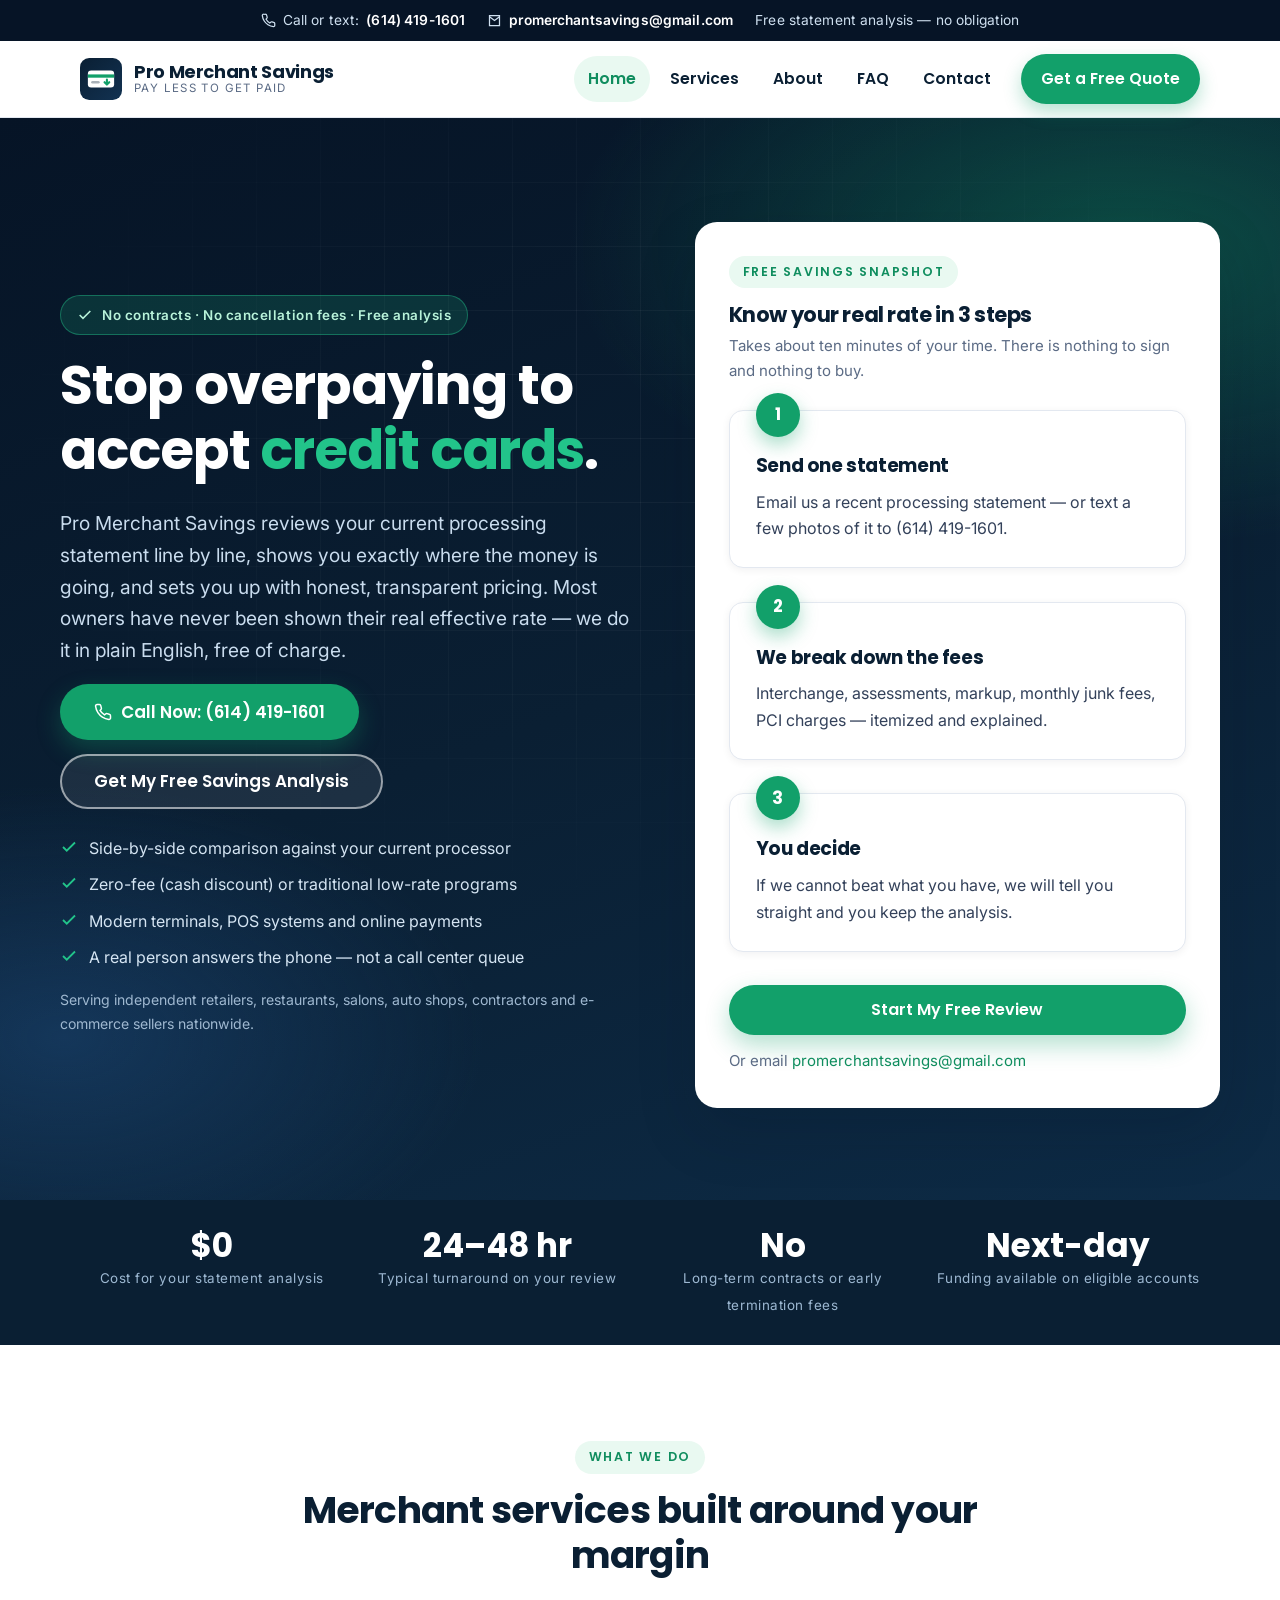
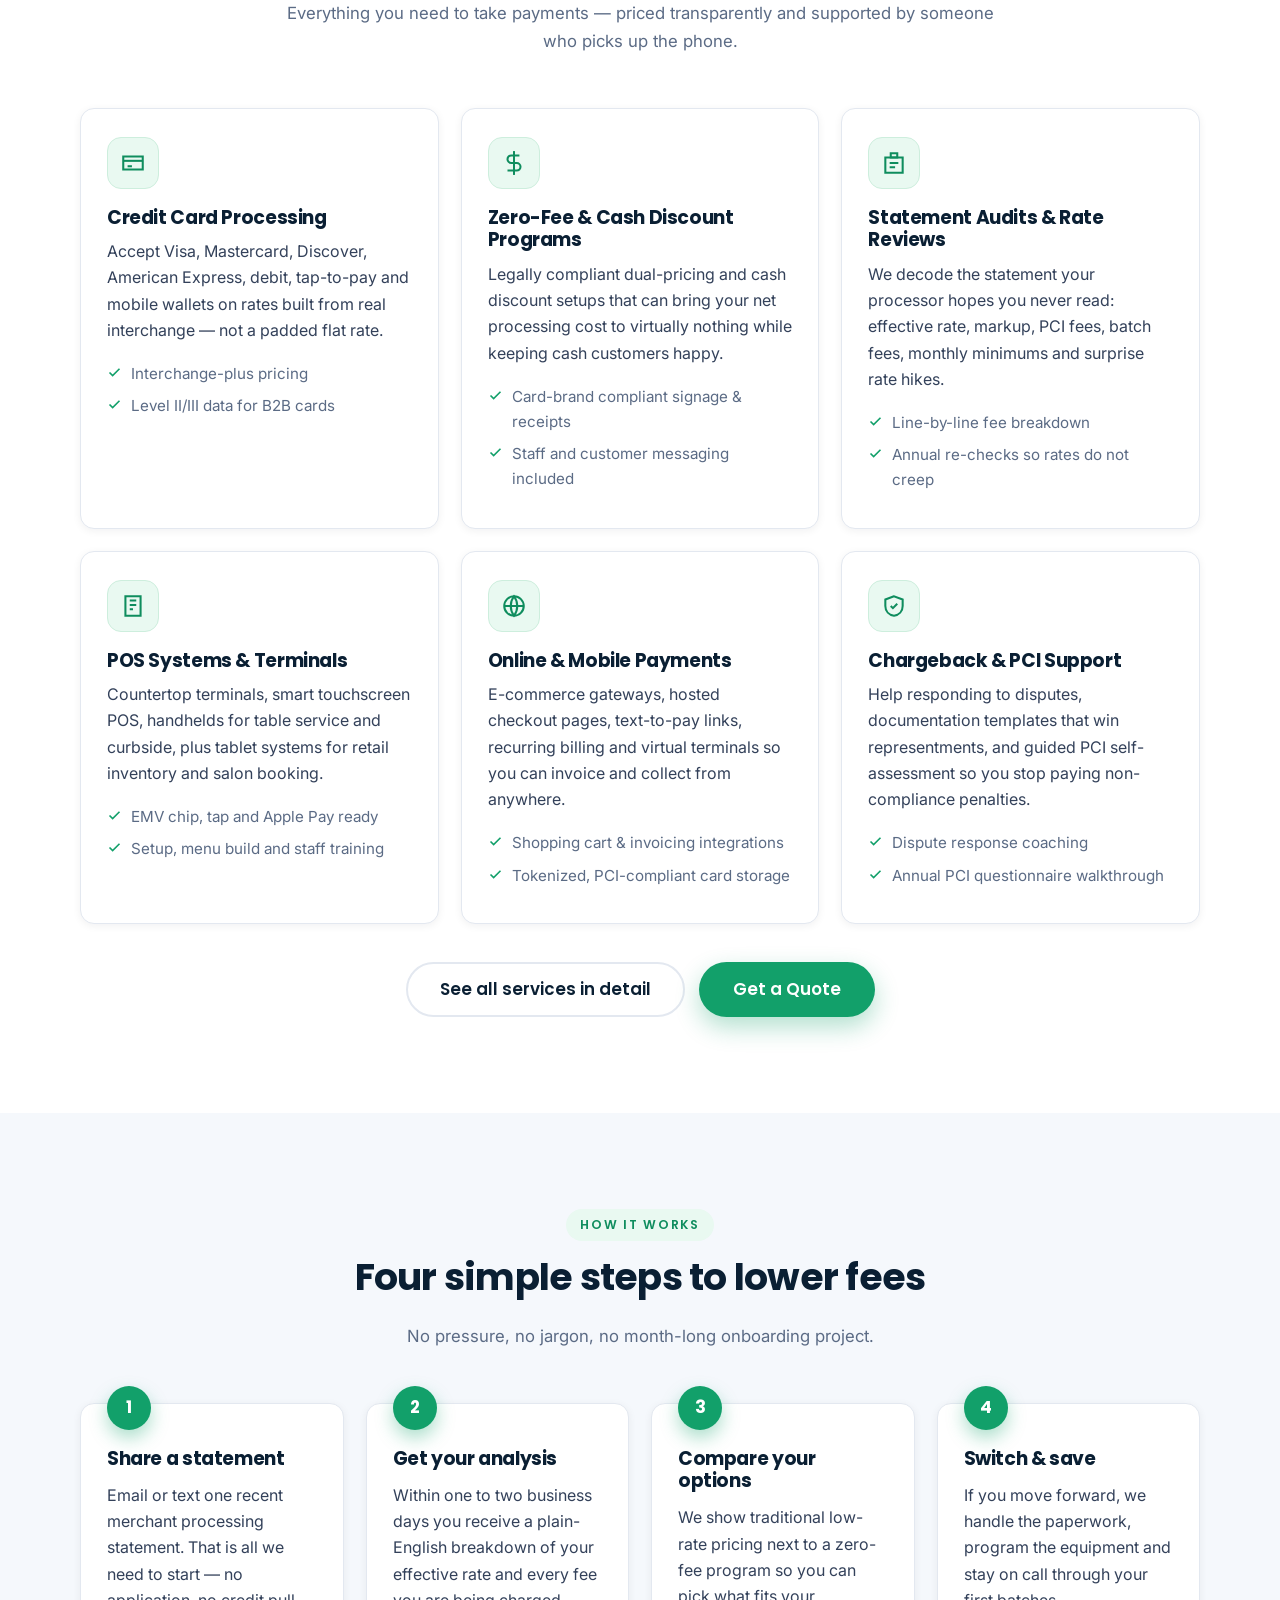
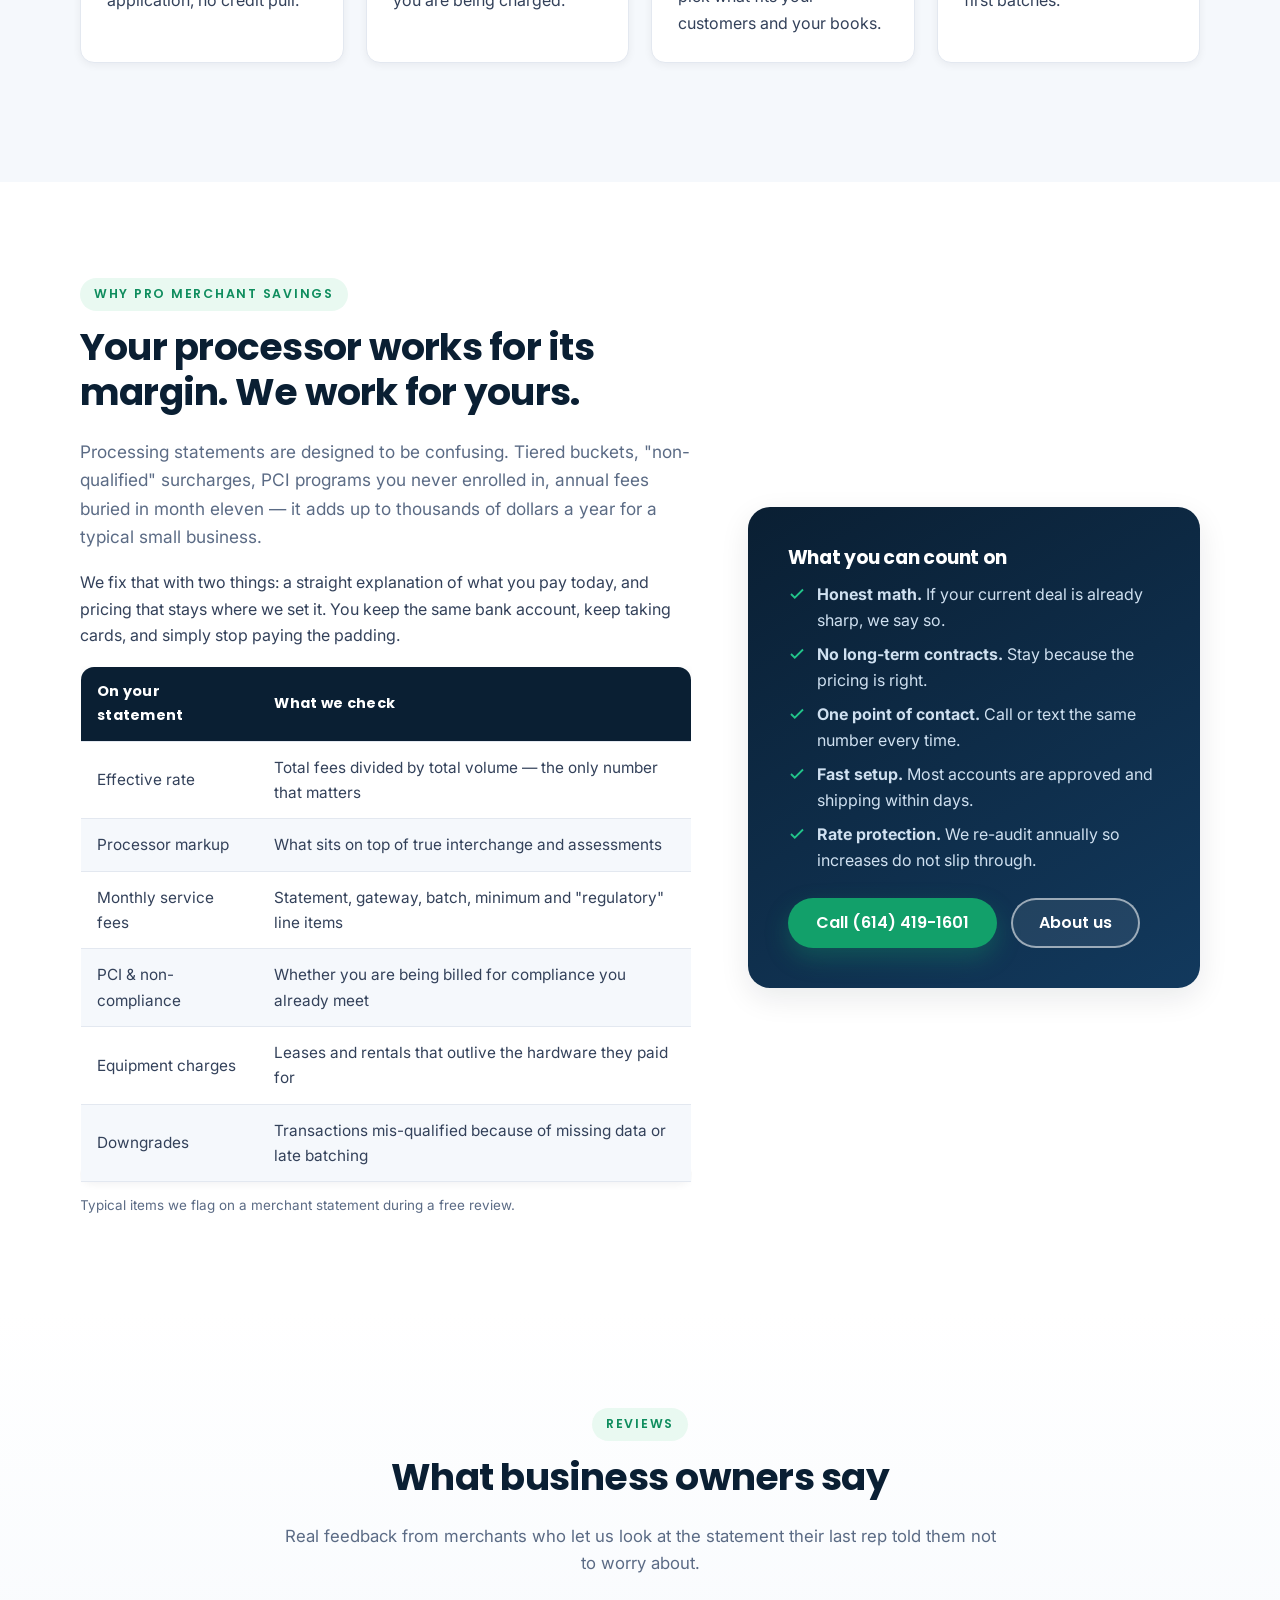
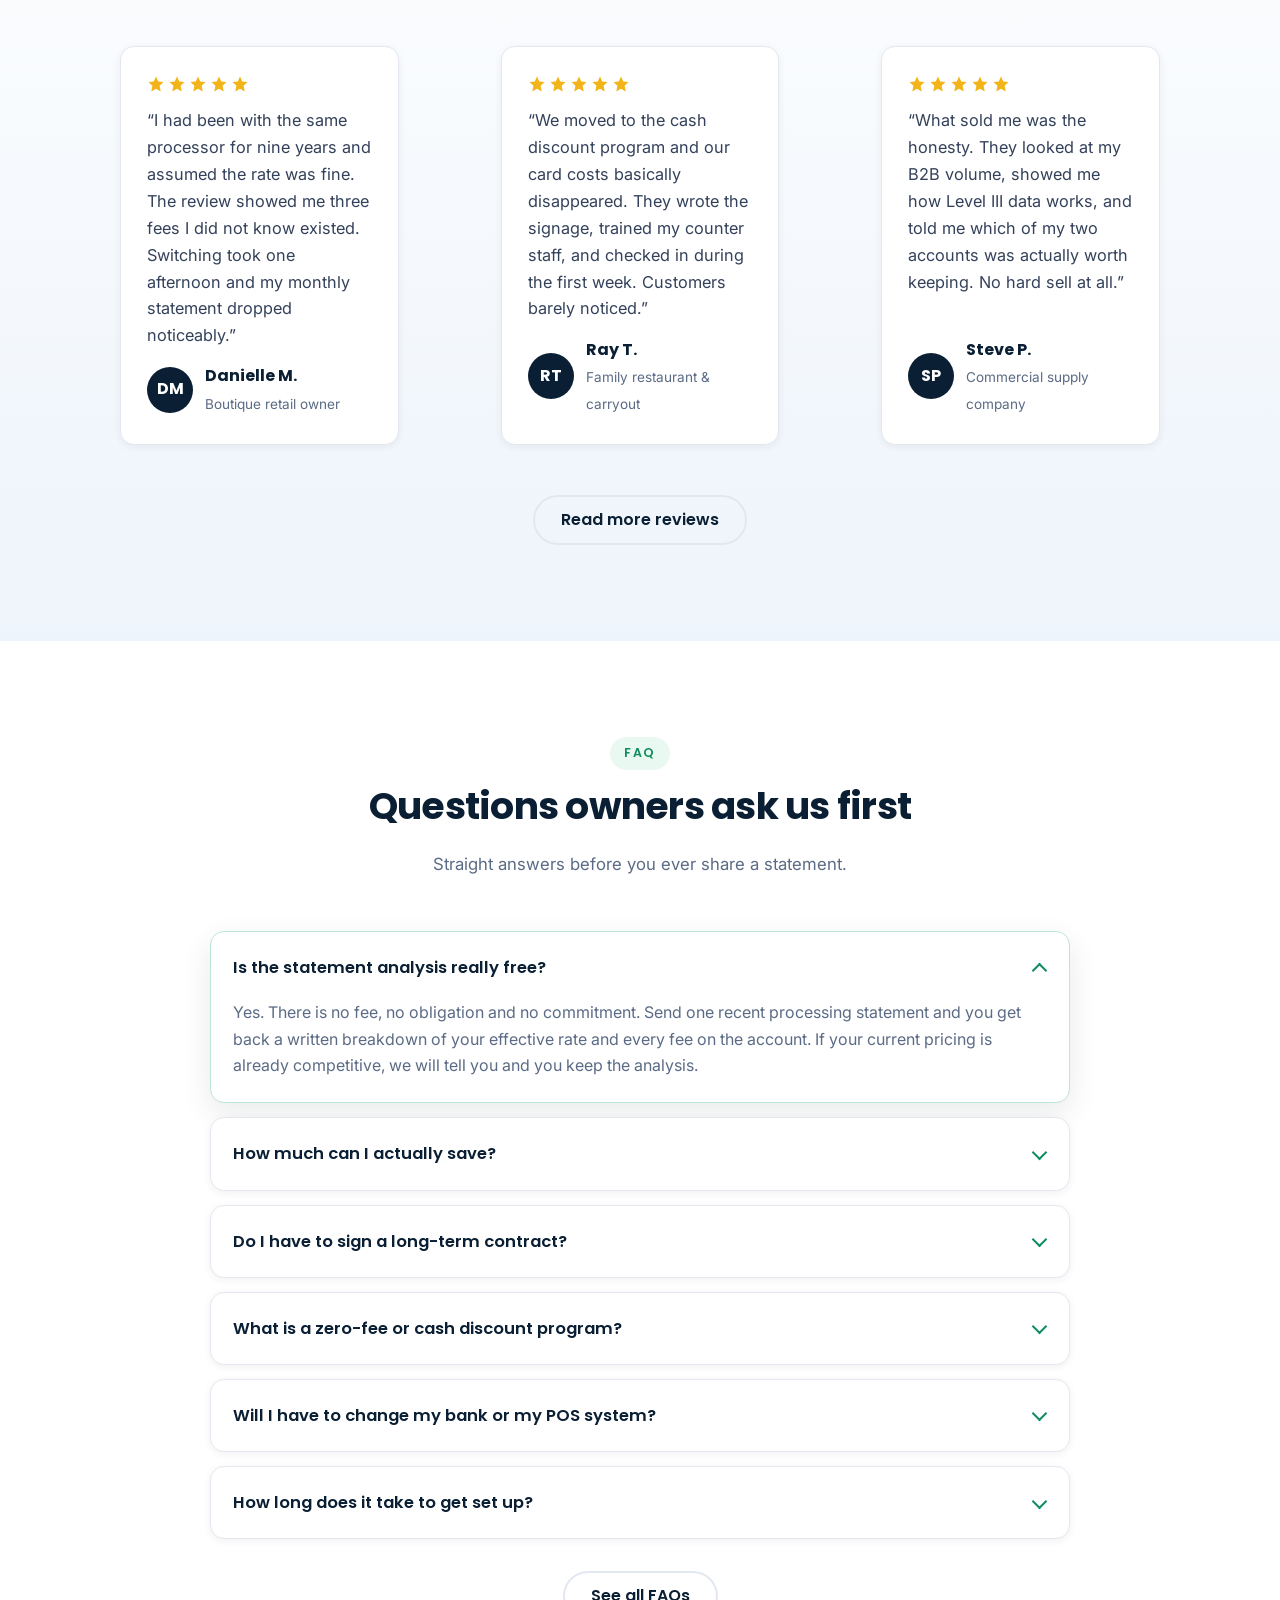
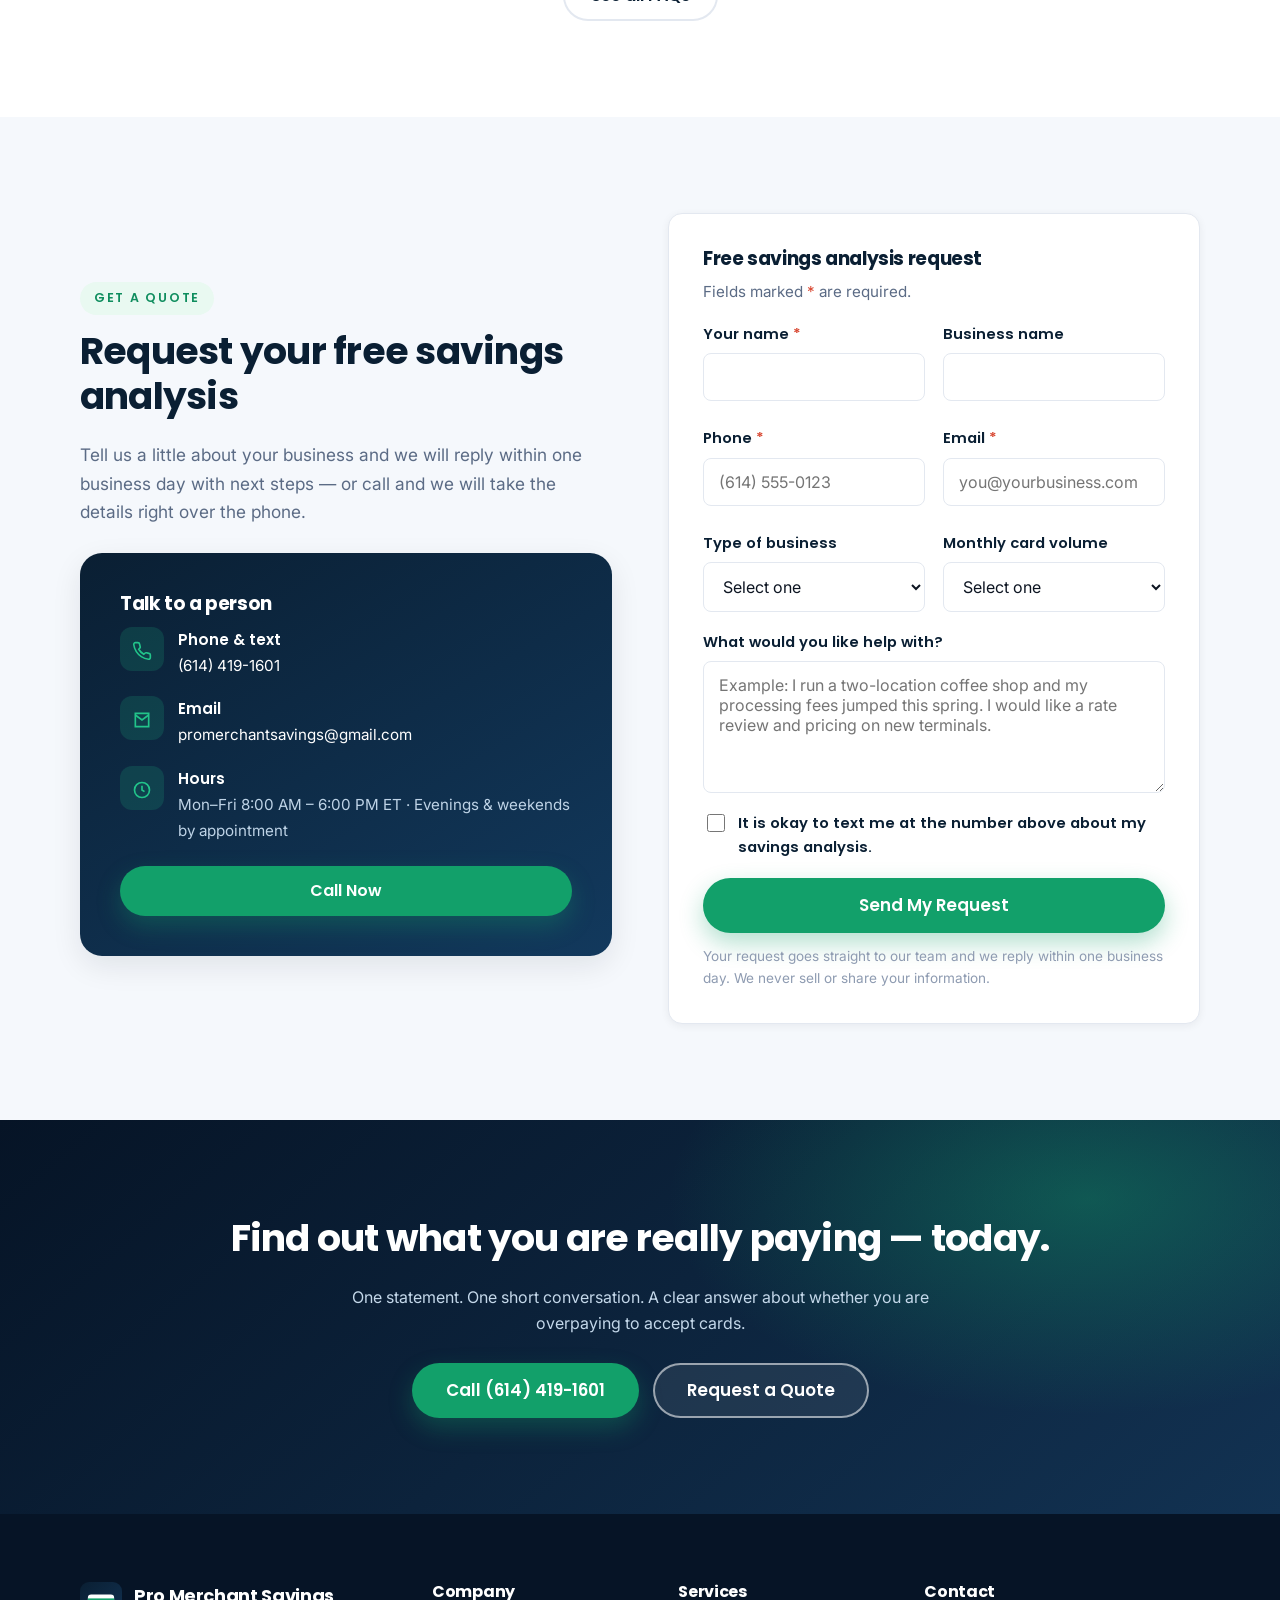
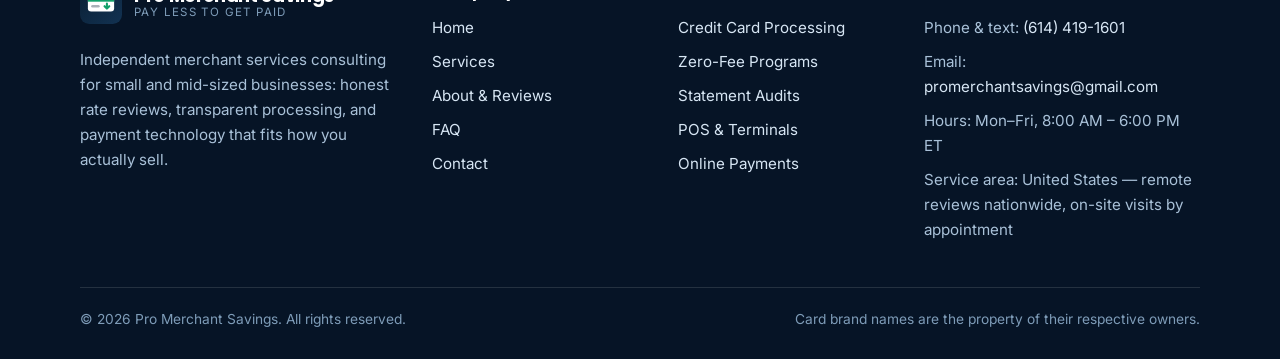
==== index.html @ 6fed0bf3 "edit: Connect every contact/quote form on this site to GoHighLevel sub-account" ====
<!DOCTYPE html>
<html lang="en">
<head>
<meta charset="utf-8">
<meta name="viewport" content="width=device-width, initial-scale=1">
<title>Pro Merchant Savings | Lower Credit Card Processing Fees for Small Business</title>
<meta name="description" content="Pro Merchant Savings helps small businesses cut credit card processing costs with free statement analysis, transparent interchange-plus pricing, zero-fee programs, POS systems and next-day funding. Call (614) 419-1601.">
<meta name="keywords" content="merchant services, credit card processing, lower processing fees, statement analysis, zero fee processing, cash discount program, POS systems, payment processing savings">
<meta name="author" content="Pro Merchant Savings">
<meta name="robots" content="index, follow">
<meta name="theme-color" content="#0a1f33">
<link rel="canonical" href="./index.html">

<!-- Open Graph / social -->
<meta property="og:type" content="website">
<meta property="og:site_name" content="Pro Merchant Savings">
<meta property="og:title" content="Pro Merchant Savings | Lower Credit Card Processing Fees">
<meta property="og:description" content="Free, no-obligation statement analysis. See exactly what you are paying to accept cards — and how much you could save. Call (614) 419-1601.">
<meta property="og:url" content="./index.html">
<meta property="og:image" content="./assets/favicon.svg">
<meta name="twitter:card" content="summary">
<meta name="twitter:title" content="Pro Merchant Savings | Lower Credit Card Processing Fees">
<meta name="twitter:description" content="Free, no-obligation statement analysis for small businesses. Call (614) 419-1601.">

<!-- Favicon placeholders -->
<link rel="icon" href="./assets/favicon.svg" type="image/svg+xml">
<link rel="apple-touch-icon" href="./assets/favicon.svg">
<link rel="manifest" href="./site.webmanifest">

<link rel="preconnect" href="https://fonts.googleapis.com">
<link rel="preconnect" href="https://fonts.gstatic.com" crossorigin>
<link href="https://fonts.googleapis.com/css2?family=Inter:wght@400;500;600&family=Poppins:wght@600;700&display=swap" rel="stylesheet">
<link rel="stylesheet" href="./css/styles.css">

<script type="application/ld+json">
{
  "@context": "https://schema.org",
  "@type": "ProfessionalService",
  "name": "Pro Merchant Savings",
  "description": "Merchant services consultancy helping small and mid-sized businesses reduce credit card processing fees through free statement analysis, transparent pricing and modern payment technology.",
  "telephone": "+1-614-419-1601",
  "email": "promerchantsavings@gmail.com",
  "url": "./index.html",
  "areaServed": "United States",
  "priceRange": "Free consultation",
  "openingHoursSpecification": [{
    "@type": "OpeningHoursSpecification",
    "dayOfWeek": ["Monday","Tuesday","Wednesday","Thursday","Friday"],
    "opens": "08:00",
    "closes": "18:00"
  }]
}
</script>
</head>
<body>
<a class="skip-link" href="#main">Skip to main content</a>

<div class="topbar">
  <div class="container topbar__inner">
    <span>
      <svg width="15" height="15" viewBox="0 0 24 24" fill="none" stroke="currentColor" stroke-width="2" aria-hidden="true"><path d="M22 16.9v3a2 2 0 0 1-2.2 2 19.8 19.8 0 0 1-8.6-3.1 19.5 19.5 0 0 1-6-6A19.8 19.8 0 0 1 2.1 4.2 2 2 0 0 1 4.1 2h3a2 2 0 0 1 2 1.7c.1 1 .4 1.9.7 2.8a2 2 0 0 1-.5 2.1L8.1 9.9a16 16 0 0 0 6 6l1.3-1.2a2 2 0 0 1 2.1-.5c.9.3 1.8.6 2.8.7a2 2 0 0 1 1.7 2Z"/></svg>
      Call or text: <a href="tel:+16144191601">(614) 419-1601</a>
    </span>
    <span>
      <svg width="15" height="15" viewBox="0 0 24 24" fill="none" stroke="currentColor" stroke-width="2" aria-hidden="true"><path d="M4 4h16v16H4z"/><path d="m4 6 8 6 8-6"/></svg>
      <a href="mailto:promerchantsavings@gmail.com">promerchantsavings@gmail.com</a>
    </span>
    <span>Free statement analysis &mdash; no obligation</span>
  </div>
</div>

<header class="site-header">
  <div class="container site-header__inner">
    <a class="brand" href="./index.html">
      <img class="brand__mark" src="./assets/favicon.svg" width="42" height="42" alt="Pro Merchant Savings logo: a payment card with a downward savings arrow">
      <span class="brand__text">
        <span class="brand__name">Pro Merchant Savings</span>
        <span class="brand__tag">Pay Less To Get Paid</span>
      </span>
    </a>
    <button class="nav-toggle" type="button" aria-expanded="false" aria-controls="site-nav" aria-label="Toggle navigation menu">
      <span></span><span></span><span></span>
    </button>
    <nav class="site-nav" id="site-nav" aria-label="Main">
      <ul>
        <li><a href="./index.html" aria-current="page">Home</a></li>
        <li><a href="./services.html">Services</a></li>
        <li><a href="./about.html">About</a></li>
        <li><a href="./faq.html">FAQ</a></li>
        <li><a href="./contact.html">Contact</a></li>
        <li class="nav-cta"><a href="./contact.html">Get a Free Quote</a></li>
      </ul>
    </nav>
  </div>
</header>

<main id="main">

  <!-- ================= HERO ================= -->
  <section class="hero">
    <div class="container hero__inner">
      <div>
        <p class="hero__badge">
          <svg width="16" height="16" viewBox="0 0 24 24" fill="none" stroke="currentColor" stroke-width="2.4" aria-hidden="true"><path d="m20 6-11 11-5-5"/></svg>
          No contracts &middot; No cancellation fees &middot; Free analysis
        </p>
        <h1>Stop overpaying to accept <em>credit cards</em>.</h1>
        <p class="hero__lead">
          Pro Merchant Savings reviews your current processing statement line by line, shows you exactly
          where the money is going, and sets you up with honest, transparent pricing. Most owners have never
          been shown their real effective rate &mdash; we do it in plain English, free of charge.
        </p>
        <div class="btn-row">
          <a class="btn btn--primary btn--lg" href="tel:+16144191601">
            <svg width="18" height="18" viewBox="0 0 24 24" fill="none" stroke="currentColor" stroke-width="2" aria-hidden="true"><path d="M22 16.9v3a2 2 0 0 1-2.2 2 19.8 19.8 0 0 1-8.6-3.1 19.5 19.5 0 0 1-6-6A19.8 19.8 0 0 1 2.1 4.2 2 2 0 0 1 4.1 2h3a2 2 0 0 1 2 1.7c.1 1 .4 1.9.7 2.8a2 2 0 0 1-.5 2.1L8.1 9.9a16 16 0 0 0 6 6l1.3-1.2a2 2 0 0 1 2.1-.5c.9.3 1.8.6 2.8.7a2 2 0 0 1 1.7 2Z"/></svg>
            Call Now: (614) 419-1601
          </a>
          <a class="btn btn--ghost btn--lg" href="#quote">Get My Free Savings Analysis</a>
        </div>
        <ul class="hero__points">
          <li><svg width="18" height="18" viewBox="0 0 24 24" fill="none" stroke="currentColor" stroke-width="2.4" aria-hidden="true"><path d="m20 6-11 11-5-5"/></svg> Side-by-side comparison against your current processor</li>
          <li><svg width="18" height="18" viewBox="0 0 24 24" fill="none" stroke="currentColor" stroke-width="2.4" aria-hidden="true"><path d="m20 6-11 11-5-5"/></svg> Zero-fee (cash discount) or traditional low-rate programs</li>
          <li><svg width="18" height="18" viewBox="0 0 24 24" fill="none" stroke="currentColor" stroke-width="2.4" aria-hidden="true"><path d="m20 6-11 11-5-5"/></svg> Modern terminals, POS systems and online payments</li>
          <li><svg width="18" height="18" viewBox="0 0 24 24" fill="none" stroke="currentColor" stroke-width="2.4" aria-hidden="true"><path d="m20 6-11 11-5-5"/></svg> A real person answers the phone &mdash; not a call center queue</li>
        </ul>
        <p class="hero__note">Serving independent retailers, restaurants, salons, auto shops, contractors and e-commerce sellers nationwide.</p>
      </div>

      <aside class="hero-card" aria-labelledby="snapshot-title">
        <span class="eyebrow">Free savings snapshot</span>
        <h2 id="snapshot-title">Know your real rate in 3 steps</h2>
        <p>Takes about ten minutes of your time. There is nothing to sign and nothing to buy.</p>
        <ol class="steps" style="grid-template-columns:1fr; gap:26px; margin-top:26px; list-style:none; padding:0;">
          <li class="step">
            <h3>Send one statement</h3>
            <p class="mb-0">Email us a recent processing statement &mdash; or text a few photos of it to (614) 419-1601.</p>
          </li>
          <li class="step">
            <h3>We break down the fees</h3>
            <p class="mb-0">Interchange, assessments, markup, monthly junk fees, PCI charges &mdash; itemized and explained.</p>
          </li>
          <li class="step">
            <h3>You decide</h3>
            <p class="mb-0">If we cannot beat what you have, we will tell you straight and you keep the analysis.</p>
          </li>
        </ol>
        <div class="btn-row" style="margin-top:26px;">
          <a class="btn btn--primary btn--block" href="#quote">Start My Free Review</a>
        </div>
        <p class="form-note" style="margin-top:14px;">Or email <a href="mailto:promerchantsavings@gmail.com">promerchantsavings@gmail.com</a></p>
      </aside>
    </div>
  </section>

  <!-- ================= TRUST STRIP ================= -->
  <section class="trust" aria-label="Why owners work with us">
    <div class="container">
      <div class="trust__grid">
        <div><span class="trust__num">$0</span><span class="trust__label">Cost for your statement analysis</span></div>
        <div><span class="trust__num">24&ndash;48 hr</span><span class="trust__label">Typical turnaround on your review</span></div>
        <div><span class="trust__num">No</span><span class="trust__label">Long-term contracts or early termination fees</span></div>
        <div><span class="trust__num">Next-day</span><span class="trust__label">Funding available on eligible accounts</span></div>
      </div>
    </div>
  </section>

  <!-- ================= SERVICES ================= -->
  <section class="section" id="services">
    <div class="container">
      <div class="section-head">
        <span class="eyebrow">What we do</span>
        <h2>Merchant services built around your margin</h2>
        <p>Everything you need to take payments &mdash; priced transparently and supported by someone who picks up the phone.</p>
      </div>

      <div class="grid grid--3">
        <article class="card" data-reveal>
          <div class="card__icon" aria-hidden="true">
            <svg width="26" height="26" viewBox="0 0 24 24" fill="none" stroke="currentColor" stroke-width="1.9"><path d="M3 6h18v12H3z"/><path d="M3 10h18"/><path d="M7 15h4"/></svg>
          </div>
          <h3>Credit Card Processing</h3>
          <p>Accept Visa, Mastercard, Discover, American Express, debit, tap-to-pay and mobile wallets on rates built from real interchange &mdash; not a padded flat rate.</p>
          <ul class="card__list">
            <li><svg width="15" height="15" viewBox="0 0 24 24" fill="none" stroke="currentColor" stroke-width="2.6" aria-hidden="true"><path d="m20 6-11 11-5-5"/></svg> Interchange-plus pricing</li>
            <li><svg width="15" height="15" viewBox="0 0 24 24" fill="none" stroke="currentColor" stroke-width="2.6" aria-hidden="true"><path d="m20 6-11 11-5-5"/></svg> Level II/III data for B2B cards</li>
          </ul>
        </article>

        <article class="card" data-reveal>
          <div class="card__icon" aria-hidden="true">
            <svg width="26" height="26" viewBox="0 0 24 24" fill="none" stroke="currentColor" stroke-width="1.9"><path d="M12 1v22"/><path d="M17 5H9.5a3.5 3.5 0 0 0 0 7h5a3.5 3.5 0 0 1 0 7H6"/></svg>
          </div>
          <h3>Zero-Fee &amp; Cash Discount Programs</h3>
          <p>Legally compliant dual-pricing and cash discount setups that can bring your net processing cost to virtually nothing while keeping cash customers happy.</p>
          <ul class="card__list">
            <li><svg width="15" height="15" viewBox="0 0 24 24" fill="none" stroke="currentColor" stroke-width="2.6" aria-hidden="true"><path d="m20 6-11 11-5-5"/></svg> Card-brand compliant signage &amp; receipts</li>
            <li><svg width="15" height="15" viewBox="0 0 24 24" fill="none" stroke="currentColor" stroke-width="2.6" aria-hidden="true"><path d="m20 6-11 11-5-5"/></svg> Staff and customer messaging included</li>
          </ul>
        </article>

        <article class="card" data-reveal>
          <div class="card__icon" aria-hidden="true">
            <svg width="26" height="26" viewBox="0 0 24 24" fill="none" stroke="currentColor" stroke-width="1.9"><path d="M9 3h6v4H9z"/><path d="M4 7h16v14H4z"/><path d="M8 12h8M8 16h5"/></svg>
          </div>
          <h3>Statement Audits &amp; Rate Reviews</h3>
          <p>We decode the statement your processor hopes you never read: effective rate, markup, PCI fees, batch fees, monthly minimums and surprise rate hikes.</p>
          <ul class="card__list">
            <li><svg width="15" height="15" viewBox="0 0 24 24" fill="none" stroke="currentColor" stroke-width="2.6" aria-hidden="true"><path d="m20 6-11 11-5-5"/></svg> Line-by-line fee breakdown</li>
            <li><svg width="15" height="15" viewBox="0 0 24 24" fill="none" stroke="currentColor" stroke-width="2.6" aria-hidden="true"><path d="m20 6-11 11-5-5"/></svg> Annual re-checks so rates do not creep</li>
          </ul>
        </article>

        <article class="card" data-reveal>
          <div class="card__icon" aria-hidden="true">
            <svg width="26" height="26" viewBox="0 0 24 24" fill="none" stroke="currentColor" stroke-width="1.9"><path d="M5 3h14v18H5z"/><path d="M9 7h6M9 11h6M9 15h3"/></svg>
          </div>
          <h3>POS Systems &amp; Terminals</h3>
          <p>Countertop terminals, smart touchscreen POS, handhelds for table service and curbside, plus tablet systems for retail inventory and salon booking.</p>
          <ul class="card__list">
            <li><svg width="15" height="15" viewBox="0 0 24 24" fill="none" stroke="currentColor" stroke-width="2.6" aria-hidden="true"><path d="m20 6-11 11-5-5"/></svg> EMV chip, tap and Apple Pay ready</li>
            <li><svg width="15" height="15" viewBox="0 0 24 24" fill="none" stroke="currentColor" stroke-width="2.6" aria-hidden="true"><path d="m20 6-11 11-5-5"/></svg> Setup, menu build and staff training</li>
          </ul>
        </article>

        <article class="card" data-reveal>
          <div class="card__icon" aria-hidden="true">
            <svg width="26" height="26" viewBox="0 0 24 24" fill="none" stroke="currentColor" stroke-width="1.9"><circle cx="12" cy="12" r="9"/><path d="M3 12h18"/><path d="M12 3a15 15 0 0 1 0 18 15 15 0 0 1 0-18Z"/></svg>
          </div>
          <h3>Online &amp; Mobile Payments</h3>
          <p>E-commerce gateways, hosted checkout pages, text-to-pay links, recurring billing and virtual terminals so you can invoice and collect from anywhere.</p>
          <ul class="card__list">
            <li><svg width="15" height="15" viewBox="0 0 24 24" fill="none" stroke="currentColor" stroke-width="2.6" aria-hidden="true"><path d="m20 6-11 11-5-5"/></svg> Shopping cart &amp; invoicing integrations</li>
            <li><svg width="15" height="15" viewBox="0 0 24 24" fill="none" stroke="currentColor" stroke-width="2.6" aria-hidden="true"><path d="m20 6-11 11-5-5"/></svg> Tokenized, PCI-compliant card storage</li>
          </ul>
        </article>

        <article class="card" data-reveal>
          <div class="card__icon" aria-hidden="true">
            <svg width="26" height="26" viewBox="0 0 24 24" fill="none" stroke="currentColor" stroke-width="1.9"><path d="M12 3 4 6v6c0 5 3.4 8.4 8 9 4.6-.6 8-4 8-9V6Z"/><path d="m9 12 2 2 4-4"/></svg>
          </div>
          <h3>Chargeback &amp; PCI Support</h3>
          <p>Help responding to disputes, documentation templates that win representments, and guided PCI self-assessment so you stop paying non-compliance penalties.</p>
          <ul class="card__list">
            <li><svg width="15" height="15" viewBox="0 0 24 24" fill="none" stroke="currentColor" stroke-width="2.6" aria-hidden="true"><path d="m20 6-11 11-5-5"/></svg> Dispute response coaching</li>
            <li><svg width="15" height="15" viewBox="0 0 24 24" fill="none" stroke="currentColor" stroke-width="2.6" aria-hidden="true"><path d="m20 6-11 11-5-5"/></svg> Annual PCI questionnaire walkthrough</li>
          </ul>
        </article>
      </div>

      <div class="btn-row btn-row--center" style="margin-top:38px;">
        <a class="btn btn--outline btn--lg" href="./services.html">See all services in detail</a>
        <a class="btn btn--primary btn--lg" href="#quote">Get a Quote</a>
      </div>
    </div>
  </section>

  <!-- ================= PROCESS ================= -->
  <section class="section section--alt" id="process">
    <div class="container">
      <div class="section-head">
        <span class="eyebrow">How it works</span>
        <h2>Four simple steps to lower fees</h2>
        <p>No pressure, no jargon, no month-long onboarding project.</p>
      </div>
      <ol class="steps" style="list-style:none; padding:0;">
        <li class="step" data-reveal>
          <h3>Share a statement</h3>
          <p class="mb-0">Email or text one recent merchant processing statement. That is all we need to start &mdash; no application, no credit pull.</p>
        </li>
        <li class="step" data-reveal>
          <h3>Get your analysis</h3>
          <p class="mb-0">Within one to two business days you receive a plain-English breakdown of your effective rate and every fee you are being charged.</p>
        </li>
        <li class="step" data-reveal>
          <h3>Compare your options</h3>
          <p class="mb-0">We show traditional low-rate pricing next to a zero-fee program so you can pick what fits your customers and your books.</p>
        </li>
        <li class="step" data-reveal>
          <h3>Switch &amp; save</h3>
          <p class="mb-0">If you move forward, we handle the paperwork, program the equipment and stay on call through your first batches.</p>
        </li>
      </ol>
    </div>
  </section>

  <!-- ================= WHY US ================= -->
  <section class="section" id="why-us">
    <div class="container split split--wide">
      <div>
        <span class="eyebrow">Why Pro Merchant Savings</span>
        <h2>Your processor works for its margin. We work for yours.</h2>
        <p class="lead">
          Processing statements are designed to be confusing. Tiered buckets, "non-qualified" surcharges, PCI
          programs you never enrolled in, annual fees buried in month eleven &mdash; it adds up to thousands of
          dollars a year for a typical small business.
        </p>
        <p>
          We fix that with two things: a straight explanation of what you pay today, and pricing that stays
          where we set it. You keep the same bank account, keep taking cards, and simply stop paying the padding.
        </p>
        <div class="table-scroll">
          <table class="savings-table">
            <caption>Typical items we flag on a merchant statement during a free review.</caption>
            <thead>
              <tr><th scope="col">On your statement</th><th scope="col">What we check</th></tr>
            </thead>
            <tbody>
              <tr><td>Effective rate</td><td>Total fees divided by total volume &mdash; the only number that matters</td></tr>
              <tr><td>Processor markup</td><td>What sits on top of true interchange and assessments</td></tr>
              <tr><td>Monthly service fees</td><td>Statement, gateway, batch, minimum and "regulatory" line items</td></tr>
              <tr><td>PCI &amp; non-compliance</td><td>Whether you are being billed for compliance you already meet</td></tr>
              <tr><td>Equipment charges</td><td>Leases and rentals that outlive the hardware they paid for</td></tr>
              <tr><td>Downgrades</td><td>Transactions mis-qualified because of missing data or late batching</td></tr>
            </tbody>
          </table>
        </div>
      </div>

      <div class="panel" data-reveal>
        <h3>What you can count on</h3>
        <ul>
          <li><svg width="18" height="18" viewBox="0 0 24 24" fill="none" stroke="currentColor" stroke-width="2.4" aria-hidden="true"><path d="m20 6-11 11-5-5"/></svg><span><strong>Honest math.</strong> If your current deal is already sharp, we say so.</span></li>
          <li><svg width="18" height="18" viewBox="0 0 24 24" fill="none" stroke="currentColor" stroke-width="2.4" aria-hidden="true"><path d="m20 6-11 11-5-5"/></svg><span><strong>No long-term contracts.</strong> Stay because the pricing is right.</span></li>
          <li><svg width="18" height="18" viewBox="0 0 24 24" fill="none" stroke="currentColor" stroke-width="2.4" aria-hidden="true"><path d="m20 6-11 11-5-5"/></svg><span><strong>One point of contact.</strong> Call or text the same number every time.</span></li>
          <li><svg width="18" height="18" viewBox="0 0 24 24" fill="none" stroke="currentColor" stroke-width="2.4" aria-hidden="true"><path d="m20 6-11 11-5-5"/></svg><span><strong>Fast setup.</strong> Most accounts are approved and shipping within days.</span></li>
          <li><svg width="18" height="18" viewBox="0 0 24 24" fill="none" stroke="currentColor" stroke-width="2.4" aria-hidden="true"><path d="m20 6-11 11-5-5"/></svg><span><strong>Rate protection.</strong> We re-audit annually so increases do not slip through.</span></li>
        </ul>
        <div class="btn-row" style="margin-top:24px;">
          <a class="btn btn--primary" href="tel:+16144191601">Call (614) 419-1601</a>
          <a class="btn btn--ghost" href="./about.html">About us</a>
        </div>
      </div>
    </div>
  </section>

  <!-- ================= TESTIMONIALS ================= -->
  <section class="section section--tint" id="reviews">
    <div class="container">
      <div class="section-head">
        <span class="eyebrow">Reviews</span>
        <h2>What business owners say</h2>
        <p>Real feedback from merchants who let us look at the statement their last rep told them not to worry about.</p>
      </div>

      <div class="grid grid--3">
        <figure class="testimonial" data-reveal>
          <span class="stars" role="img" aria-label="5 out of 5 stars">
            <svg width="18" height="18" viewBox="0 0 24 24" fill="currentColor" aria-hidden="true"><path d="m12 2 3 6.6 7 .8-5.2 4.8L18.3 22 12 18.4 5.7 22l1.5-7.8L2 9.4l7-.8Z"/></svg>
            <svg width="18" height="18" viewBox="0 0 24 24" fill="currentColor" aria-hidden="true"><path d="m12 2 3 6.6 7 .8-5.2 4.8L18.3 22 12 18.4 5.7 22l1.5-7.8L2 9.4l7-.8Z"/></svg>
            <svg width="18" height="18" viewBox="0 0 24 24" fill="currentColor" aria-hidden="true"><path d="m12 2 3 6.6 7 .8-5.2 4.8L18.3 22 12 18.4 5.7 22l1.5-7.8L2 9.4l7-.8Z"/></svg>
            <svg width="18" height="18" viewBox="0 0 24 24" fill="currentColor" aria-hidden="true"><path d="m12 2 3 6.6 7 .8-5.2 4.8L18.3 22 12 18.4 5.7 22l1.5-7.8L2 9.4l7-.8Z"/></svg>
            <svg width="18" height="18" viewBox="0 0 24 24" fill="currentColor" aria-hidden="true"><path d="m12 2 3 6.6 7 .8-5.2 4.8L18.3 22 12 18.4 5.7 22l1.5-7.8L2 9.4l7-.8Z"/></svg>
          </span>
          <blockquote>&ldquo;I had been with the same processor for nine years and assumed the rate was fine. The review showed me three fees I did not know existed. Switching took one afternoon and my monthly statement dropped noticeably.&rdquo;</blockquote>
          <figcaption>
            <span class="avatar" aria-hidden="true">DM</span>
            <span><cite>Danielle M.</cite><span class="meta">Boutique retail owner</span></span>
          </figcaption>
        </figure>

        <figure class="testimonial" data-reveal>
          <span class="stars" role="img" aria-label="5 out of 5 stars">
            <svg width="18" height="18" viewBox="0 0 24 24" fill="currentColor" aria-hidden="true"><path d="m12 2 3 6.6 7 .8-5.2 4.8L18.3 22 12 18.4 5.7 22l1.5-7.8L2 9.4l7-.8Z"/></svg>
            <svg width="18" height="18" viewBox="0 0 24 24" fill="currentColor" aria-hidden="true"><path d="m12 2 3 6.6 7 .8-5.2 4.8L18.3 22 12 18.4 5.7 22l1.5-7.8L2 9.4l7-.8Z"/></svg>
            <svg width="18" height="18" viewBox="0 0 24 24" fill="currentColor" aria-hidden="true"><path d="m12 2 3 6.6 7 .8-5.2 4.8L18.3 22 12 18.4 5.7 22l1.5-7.8L2 9.4l7-.8Z"/></svg>
            <svg width="18" height="18" viewBox="0 0 24 24" fill="currentColor" aria-hidden="true"><path d="m12 2 3 6.6 7 .8-5.2 4.8L18.3 22 12 18.4 5.7 22l1.5-7.8L2 9.4l7-.8Z"/></svg>
            <svg width="18" height="18" viewBox="0 0 24 24" fill="currentColor" aria-hidden="true"><path d="m12 2 3 6.6 7 .8-5.2 4.8L18.3 22 12 18.4 5.7 22l1.5-7.8L2 9.4l7-.8Z"/></svg>
          </span>
          <blockquote>&ldquo;We moved to the cash discount program and our card costs basically disappeared. They wrote the signage, trained my counter staff, and checked in during the first week. Customers barely noticed.&rdquo;</blockquote>
          <figcaption>
            <span class="avatar" aria-hidden="true">RT</span>
            <span><cite>Ray T.</cite><span class="meta">Family restaurant &amp; carryout</span></span>
          </figcaption>
        </figure>

        <figure class="testimonial" data-reveal>
          <span class="stars" role="img" aria-label="5 out of 5 stars">
            <svg width="18" height="18" viewBox="0 0 24 24" fill="currentColor" aria-hidden="true"><path d="m12 2 3 6.6 7 .8-5.2 4.8L18.3 22 12 18.4 5.7 22l1.5-7.8L2 9.4l7-.8Z"/></svg>
            <svg width="18" height="18" viewBox="0 0 24 24" fill="currentColor" aria-hidden="true"><path d="m12 2 3 6.6 7 .8-5.2 4.8L18.3 22 12 18.4 5.7 22l1.5-7.8L2 9.4l7-.8Z"/></svg>
            <svg width="18" height="18" viewBox="0 0 24 24" fill="currentColor" aria-hidden="true"><path d="m12 2 3 6.6 7 .8-5.2 4.8L18.3 22 12 18.4 5.7 22l1.5-7.8L2 9.4l7-.8Z"/></svg>
            <svg width="18" height="18" viewBox="0 0 24 24" fill="currentColor" aria-hidden="true"><path d="m12 2 3 6.6 7 .8-5.2 4.8L18.3 22 12 18.4 5.7 22l1.5-7.8L2 9.4l7-.8Z"/></svg>
            <svg width="18" height="18" viewBox="0 0 24 24" fill="currentColor" aria-hidden="true"><path d="m12 2 3 6.6 7 .8-5.2 4.8L18.3 22 12 18.4 5.7 22l1.5-7.8L2 9.4l7-.8Z"/></svg>
          </span>
          <blockquote>&ldquo;What sold me was the honesty. They looked at my B2B volume, showed me how Level III data works, and told me which of my two accounts was actually worth keeping. No hard sell at all.&rdquo;</blockquote>
          <figcaption>
            <span class="avatar" aria-hidden="true">SP</span>
            <span><cite>Steve P.</cite><span class="meta">Commercial supply company</span></span>
          </figcaption>
        </figure>
      </div>

      <div class="btn-row btn-row--center" style="margin-top:34px;">
        <a class="btn btn--outline" href="./about.html#more-reviews">Read more reviews</a>
      </div>
    </div>
  </section>

  <!-- ================= FAQ ================= -->
  <section class="section" id="faq">
    <div class="container">
      <div class="section-head">
        <span class="eyebrow">FAQ</span>
        <h2>Questions owners ask us first</h2>
        <p>Straight answers before you ever share a statement.</p>
      </div>

      <div class="faq" data-faq>
        <details open>
          <summary>Is the statement analysis really free?</summary>
          <div class="faq__body"><p>Yes. There is no fee, no obligation and no commitment. Send one recent processing statement and you get back a written breakdown of your effective rate and every fee on the account. If your current pricing is already competitive, we will tell you and you keep the analysis.</p></div>
        </details>
        <details>
          <summary>How much can I actually save?</summary>
          <div class="faq__body"><p>It depends entirely on your current pricing model, card mix and average ticket. Businesses on tiered or flat-rate pricing usually have the most room to improve, while accounts already on tight interchange-plus pricing may have little. That is exactly what the free review tells you &mdash; real numbers from your own statement instead of a guess.</p></div>
        </details>
        <details>
          <summary>Do I have to sign a long-term contract?</summary>
          <div class="faq__body"><p>No. We place accounts on month-to-month terms with no early termination fee. If the service or the pricing ever stops making sense, you are free to leave.</p></div>
        </details>
        <details>
          <summary>What is a zero-fee or cash discount program?</summary>
          <div class="faq__body"><p>It is a compliant dual-pricing structure: customers paying with cash receive a discounted price, while the card price covers the cost of acceptance. Set up correctly &mdash; with the right signage, receipt language and terminal programming &mdash; it can reduce your net processing cost to nearly zero. We handle the compliance details and the customer-facing materials for you.</p></div>
        </details>
        <details>
          <summary>Will I have to change my bank or my POS system?</summary>
          <div class="faq__body"><p>Your deposits keep going to the same business bank account. Many popular POS systems can simply be re-pointed to new processing, and when hardware does need to change we program it, help with the menu or item build, and train your staff before you go live.</p></div>
        </details>
        <details>
          <summary>How long does it take to get set up?</summary>
          <div class="faq__body"><p>Most applications are approved within one to two business days. Equipment typically ships right after approval, so a straightforward switch is usually running within about a week &mdash; and we stay on the phone with you through the first batch and first deposit.</p></div>
        </details>
      </div>

      <div class="btn-row btn-row--center" style="margin-top:32px;">
        <a class="btn btn--outline" href="./faq.html">See all FAQs</a>
      </div>
    </div>
  </section>

  <!-- ================= QUOTE FORM ================= -->
  <section class="section section--alt" id="quote">
    <div class="container split">
      <div>
        <span class="eyebrow">Get a quote</span>
        <h2>Request your free savings analysis</h2>
        <p class="lead">Tell us a little about your business and we will reply within one business day with next steps &mdash; or call and we will take the details right over the phone.</p>

        <div class="panel" style="margin-top:26px;">
          <h3>Talk to a person</h3>
          <ul class="contact-list">
            <li>
              <span class="ic" aria-hidden="true"><svg width="20" height="20" viewBox="0 0 24 24" fill="none" stroke="currentColor" stroke-width="2"><path d="M22 16.9v3a2 2 0 0 1-2.2 2 19.8 19.8 0 0 1-8.6-3.1 19.5 19.5 0 0 1-6-6A19.8 19.8 0 0 1 2.1 4.2 2 2 0 0 1 4.1 2h3a2 2 0 0 1 2 1.7c.1 1 .4 1.9.7 2.8a2 2 0 0 1-.5 2.1L8.1 9.9a16 16 0 0 0 6 6l1.3-1.2a2 2 0 0 1 2.1-.5c.9.3 1.8.6 2.8.7a2 2 0 0 1 1.7 2Z"/></svg></span>
              <span><span class="k">Phone &amp; text</span><span class="v"><a href="tel:+16144191601">(614) 419-1601</a></span></span>
            </li>
            <li>
              <span class="ic" aria-hidden="true"><svg width="20" height="20" viewBox="0 0 24 24" fill="none" stroke="currentColor" stroke-width="2"><path d="M4 4h16v16H4z"/><path d="m4 6 8 6 8-6"/></svg></span>
              <span><span class="k">Email</span><span class="v"><a href="mailto:promerchantsavings@gmail.com">promerchantsavings@gmail.com</a></span></span>
            </li>
            <li>
              <span class="ic" aria-hidden="true"><svg width="20" height="20" viewBox="0 0 24 24" fill="none" stroke="currentColor" stroke-width="2"><circle cx="12" cy="12" r="9"/><path d="M12 7v5l3 2"/></svg></span>
              <span><span class="k">Hours</span><span class="v">Mon&ndash;Fri 8:00 AM &ndash; 6:00 PM ET &middot; Evenings &amp; weekends by appointment</span></span>
            </li>
          </ul>
          <div class="btn-row" style="margin-top:22px;">
            <a class="btn btn--primary btn--block" href="tel:+16144191601">Call Now</a>
          </div>
        </div>
      </div>

      <div class="card" style="padding:clamp(24px,4vw,34px);">
        <h3>Free savings analysis request</h3>
        <p class="muted" style="font-size:.95rem;">Fields marked <span style="color:#d8452f">*</span> are required.</p>

        <form id="quote-form" class="form-grid form-grid--2" novalidate data-form-name="Homepage Free Savings Analysis Request">
          <div class="hp-field" aria-hidden="true">
            <label for="company-website">Do not fill this in</label>
            <input type="text" id="company-website" name="company-website" tabindex="-1" autocomplete="off">
          </div>

          <div class="field">
            <label for="name">Your name <span class="req">*</span></label>
            <input type="text" id="name" name="name" autocomplete="name" data-label="Your name" required>
            <span class="error" aria-live="polite"></span>
          </div>

          <div class="field">
            <label for="business">Business name</label>
            <input type="text" id="business" name="business" autocomplete="organization">
          </div>

          <div class="field">
            <label for="phone">Phone <span class="req">*</span></label>
            <input type="tel" id="phone" name="phone" autocomplete="tel" placeholder="(614) 555-0123" data-label="Phone" required>
            <span class="error" aria-live="polite"></span>
          </div>

          <div class="field">
            <label for="email">Email <span class="req">*</span></label>
            <input type="email" id="email" name="email" autocomplete="email" placeholder="you@yourbusiness.com" data-label="Email" required>
            <span class="error" aria-live="polite"></span>
          </div>

          <div class="field">
            <label for="industry">Type of business</label>
            <select id="industry" name="industry">
              <option value="">Select one</option>
              <option>Restaurant / bar / cafe</option>
              <option>Retail / boutique</option>
              <option>Salon / spa / barbershop</option>
              <option>Auto repair / services</option>
              <option>Contractor / home services</option>
              <option>Professional services / B2B</option>
              <option>E-commerce / online</option>
              <option>Other</option>
            </select>
          </div>

          <div class="field">
            <label for="volume">Monthly card volume</label>
            <select id="volume" name="volume">
              <option value="">Select one</option>
              <option>Under $10,000</option>
              <option>$10,000 &ndash; $25,000</option>
              <option>$25,000 &ndash; $75,000</option>
              <option>$75,000 &ndash; $200,000</option>
              <option>Over $200,000</option>
              <option>Not accepting cards yet</option>
            </select>
          </div>

          <div class="field field--full">
            <label for="message">What would you like help with?</label>
            <textarea id="message" name="message" placeholder="Example: I run a two-location coffee shop and my processing fees jumped this spring. I would like a rate review and pricing on new terminals."></textarea>
          </div>

          <div class="field field--full">
            <label class="checkbox" for="consent">
              <input type="checkbox" id="consent" name="consent" value="yes">
              <span>It is okay to text me at the number above about my savings analysis.</span>
            </label>
          </div>

          <div class="field--full">
            <button class="btn btn--primary btn--lg btn--block" type="submit">Send My Request</button>
            <p class="form-note" style="margin-top:12px;">
              Your request goes straight to our team and we reply within one business day.
              We never sell or share your information.
            </p>
            <div class="form-status" id="form-status" aria-live="polite"></div>
          </div>
        </form>
      </div>
    </div>
  </section>

  <!-- ================= CTA BAND ================= -->
  <section class="section cta-band">
    <div class="container">
      <h2>Find out what you are really paying &mdash; today.</h2>
      <p>One statement. One short conversation. A clear answer about whether you are overpaying to accept cards.</p>
      <div class="btn-row btn-row--center" style="margin-top:26px;">
        <a class="btn btn--primary btn--lg" href="tel:+16144191601">Call (614) 419-1601</a>
        <a class="btn btn--ghost btn--lg" href="./contact.html">Request a Quote</a>
      </div>
    </div>
  </section>

</main>

<footer class="site-footer">
  <div class="container">
    <div class="footer-grid">
      <div class="footer-brand">
        <a class="brand" href="./index.html">
          <img class="brand__mark" src="./assets/favicon.svg" width="42" height="42" alt="Pro Merchant Savings logo">
          <span class="brand__text">
            <span class="brand__name">Pro Merchant Savings</span>
            <span class="brand__tag">Pay Less To Get Paid</span>
          </span>
        </a>
        <p style="margin-top:16px;">Independent merchant services consulting for small and mid-sized businesses: honest rate reviews, transparent processing, and payment technology that fits how you actually sell.</p>
      </div>

      <div>
        <h3>Company</h3>
        <ul class="footer-list">
          <li><a href="./index.html">Home</a></li>
          <li><a href="./services.html">Services</a></li>
          <li><a href="./about.html">About &amp; Reviews</a></li>
          <li><a href="./faq.html">FAQ</a></li>
          <li><a href="./contact.html">Contact</a></li>
        </ul>
      </div>

      <div>
        <h3>Services</h3>
        <ul class="footer-list">
          <li><a href="./services.html#processing">Credit Card Processing</a></li>
          <li><a href="./services.html#zero-fee">Zero-Fee Programs</a></li>
          <li><a href="./services.html#audit">Statement Audits</a></li>
          <li><a href="./services.html#pos">POS &amp; Terminals</a></li>
          <li><a href="./services.html#online">Online Payments</a></li>
        </ul>
      </div>

      <div>
        <h3>Contact</h3>
        <ul class="footer-list">
          <li>Phone &amp; text: <a href="tel:+16144191601">(614) 419-1601</a></li>
          <li>Email: <a href="mailto:promerchantsavings@gmail.com">promerchantsavings@gmail.com</a></li>
          <li>Hours: Mon&ndash;Fri, 8:00 AM &ndash; 6:00 PM ET</li>
          <li>Service area: United States &mdash; remote reviews nationwide, on-site visits by appointment</li>
        </ul>
      </div>
    </div>

    <div class="footer-bottom">
      <span>&copy; <span data-year>2026</span> Pro Merchant Savings. All rights reserved.</span>
      <span>Card brand names are the property of their respective owners.</span>
    </div>
  </div>
</footer>

<div class="call-bar">
  <a class="btn btn--primary" href="tel:+16144191601">Call Now</a>
  <a class="btn btn--ghost" href="./contact.html">Get a Quote</a>
</div>

<script src="./js/main.js" defer></script>
<script src="https://vision.leadrai.com/widget/loader.js" data-lv-widget data-kind="chatbot" data-widget="843dcd84-248f-4789-8947-475ff33b12d8" async></script>
<script src="https://vision.leadrai.com/widget/loader.js" data-lv-widget data-kind="voice" data-widget="e40372dd-e45f-476e-9f44-d11f61c821e9" async></script>
</body>
</html>
---- css/styles.css ----
/* =========================================================
   Pro Merchant Savings — Global Stylesheet
   Vanilla CSS · Mobile-first · No external dependencies
   ========================================================= */

/* ---------- Design tokens ---------- */
:root {
  --navy-900: #061426;
  --navy-800: #0a1f33;
  --navy-700: #123252;
  --navy-600: #1c4877;
  --green-600: #0f8d5e;
  --green-500: #12a06a;
  --green-400: #22c48a;
  --green-50: #e9f9f1;
  --gold-500: #f2b418;
  --ink-900: #0d1522;
  --ink-700: #33415a;
  --ink-500: #5b6b85;
  --ink-300: #8e9bb1;
  --line: #e3e8f0;
  --surface: #ffffff;
  --surface-alt: #f5f8fc;
  --surface-tint: #eef4fb;

  --radius-sm: 8px;
  --radius: 14px;
  --radius-lg: 22px;
  --shadow-sm: 0 2px 8px rgba(6, 20, 38, .06);
  --shadow: 0 10px 30px rgba(6, 20, 38, .09);
  --shadow-lg: 0 24px 60px rgba(6, 20, 38, .16);

  --container: 1160px;
  --header-h: 76px;

  --font-body: "Inter", "Segoe UI", system-ui, -apple-system, "Helvetica Neue", Arial, sans-serif;
  --font-head: "Poppins", "Inter", "Segoe UI", system-ui, -apple-system, Arial, sans-serif;
}

/* ---------- Reset ---------- */
*, *::before, *::after { box-sizing: border-box; }
html { -webkit-text-size-adjust: 100%; scroll-behavior: smooth; scroll-padding-top: calc(var(--header-h) + 16px); }
body {
  margin: 0;
  font-family: var(--font-body);
  font-size: 1rem;
  line-height: 1.65;
  color: var(--ink-700);
  background: var(--surface);
  -webkit-font-smoothing: antialiased;
}
img, svg { max-width: 100%; display: block; }
a { color: var(--green-600); text-decoration: none; }
a:hover { text-decoration: underline; }
h1, h2, h3, h4 {
  font-family: var(--font-head);
  color: var(--navy-800);
  line-height: 1.2;
  margin: 0 0 .6em;
  letter-spacing: -.02em;
}
h1 { font-size: clamp(2.05rem, 5.2vw, 3.4rem); }
h2 { font-size: clamp(1.6rem, 3.6vw, 2.35rem); }
h3 { font-size: 1.18rem; }
p { margin: 0 0 1.1rem; }
ul { margin: 0 0 1.1rem; padding-left: 1.15rem; }
li { margin-bottom: .45rem; }
:focus-visible { outline: 3px solid var(--green-500); outline-offset: 3px; border-radius: 4px; }

/* ---------- Layout helpers ---------- */
.container { width: 100%; max-width: var(--container); margin-inline: auto; padding-inline: 20px; }
.section { padding: clamp(56px, 8vw, 96px) 0; }
.section--alt { background: var(--surface-alt); }
.section--tint { background: linear-gradient(180deg, #ffffff 0%, var(--surface-tint) 100%); }
.section-head { max-width: 720px; margin: 0 auto clamp(30px, 5vw, 52px); text-align: center; }
.section-head p { color: var(--ink-500); font-size: 1.05rem; margin-bottom: 0; }
.eyebrow {
  display: inline-block;
  font-family: var(--font-head);
  font-size: .78rem;
  font-weight: 600;
  letter-spacing: .14em;
  text-transform: uppercase;
  color: var(--green-600);
  background: var(--green-50);
  border-radius: 999px;
  padding: 6px 14px;
  margin-bottom: 14px;
}
.skip-link {
  position: absolute; left: -9999px; top: 0; z-index: 999;
  background: var(--navy-800); color: #fff; padding: 12px 18px; border-radius: 0 0 var(--radius-sm) 0;
}
.skip-link:focus { left: 0; }

/* ---------- Buttons ---------- */
.btn {
  display: inline-flex; align-items: center; justify-content: center; gap: .55rem;
  font-family: var(--font-head); font-weight: 600; font-size: 1rem; line-height: 1;
  padding: 15px 26px; border-radius: 999px; border: 2px solid transparent;
  cursor: pointer; text-align: center; transition: transform .16s ease, box-shadow .16s ease, background-color .16s ease, color .16s ease;
}
.btn:hover { text-decoration: none; transform: translateY(-2px); }
.btn:active { transform: translateY(0); }
.btn--primary { background: var(--green-500); color: #fff; box-shadow: 0 10px 24px rgba(18, 160, 106, .32); }
.btn--primary:hover { background: var(--green-600); color: #fff; }
.btn--dark { background: var(--navy-800); color: #fff; }
.btn--dark:hover { background: var(--navy-700); color: #fff; }
.btn--ghost { background: rgba(255, 255, 255, .08); color: #fff; border-color: rgba(255, 255, 255, .55); }
.btn--ghost:hover { background: #fff; color: var(--navy-800); }
.btn--outline { background: transparent; color: var(--navy-800); border-color: var(--line); }
.btn--outline:hover { border-color: var(--green-500); color: var(--green-600); }
.btn--lg { padding: 17px 32px; font-size: 1.05rem; }
.btn--block { width: 100%; }
.btn-row { display: flex; flex-wrap: wrap; gap: 14px; }
.btn-row--center { justify-content: center; }

/* ---------- Header ---------- */
.topbar {
  background: var(--navy-900); color: #cfe0f0;
  font-size: .86rem; letter-spacing: .01em;
}
.topbar__inner { display: flex; flex-wrap: wrap; gap: 6px 22px; align-items: center; justify-content: center; padding: 9px 20px; text-align: center; }
.topbar a { color: #fff; font-weight: 600; }
.topbar span { display: inline-flex; align-items: center; gap: 7px; }

.site-header {
  position: sticky; top: 0; z-index: 50;
  background: rgba(255, 255, 255, .95);
  backdrop-filter: blur(10px);
  border-bottom: 1px solid var(--line);
}
.site-header__inner { display: flex; align-items: center; justify-content: space-between; gap: 18px; min-height: var(--header-h); }
.brand { display: inline-flex; align-items: center; gap: 12px; color: var(--navy-800); }
.brand:hover { text-decoration: none; }
.brand__mark { width: 42px; height: 42px; flex: none; }
.brand__text { display: flex; flex-direction: column; line-height: 1.12; }
.brand__name { font-family: var(--font-head); font-weight: 700; font-size: 1.12rem; letter-spacing: -.02em; }
.brand__tag { font-size: .72rem; text-transform: uppercase; letter-spacing: .12em; color: var(--ink-500); }

.nav-toggle {
  display: inline-flex; flex-direction: column; justify-content: center; gap: 5px;
  width: 46px; height: 42px; padding: 0 10px;
  background: #fff; border: 1px solid var(--line); border-radius: var(--radius-sm); cursor: pointer;
}
.nav-toggle span { display: block; height: 2px; background: var(--navy-800); border-radius: 2px; transition: transform .2s ease, opacity .2s ease; }
.nav-toggle[aria-expanded="true"] span:nth-child(1) { transform: translateY(7px) rotate(45deg); }
.nav-toggle[aria-expanded="true"] span:nth-child(2) { opacity: 0; }
.nav-toggle[aria-expanded="true"] span:nth-child(3) { transform: translateY(-7px) rotate(-45deg); }

.site-nav { display: none; }
.site-nav.is-open { display: block; }
.site-nav ul { list-style: none; margin: 0; padding: 0 0 18px; }
.site-nav li { margin: 0; }
.site-nav a {
  display: block; padding: 12px 4px; font-family: var(--font-head); font-weight: 600;
  color: var(--navy-800); border-bottom: 1px solid var(--line);
}
.site-nav a:hover, .site-nav a[aria-current="page"] { color: var(--green-600); text-decoration: none; }
.site-nav .nav-cta { display: none; }

/* ---------- Hero ---------- */
.hero {
  position: relative; overflow: hidden; color: #eaf2fb;
  background:
    radial-gradient(900px 480px at 88% 12%, rgba(18, 160, 106, .38), transparent 62%),
    radial-gradient(700px 420px at 5% 85%, rgba(28, 72, 119, .55), transparent 60%),
    linear-gradient(160deg, var(--navy-900) 0%, var(--navy-800) 52%, #0d2b46 100%);
}
.hero::after {
  content: ""; position: absolute; inset: 0; pointer-events: none;
  background-image: linear-gradient(rgba(255, 255, 255, .045) 1px, transparent 1px), linear-gradient(90deg, rgba(255, 255, 255, .045) 1px, transparent 1px);
  background-size: 64px 64px;
  mask-image: radial-gradient(70% 60% at 50% 30%, #000 20%, transparent 75%);
  -webkit-mask-image: radial-gradient(70% 60% at 50% 30%, #000 20%, transparent 75%);
}
.hero__inner { position: relative; z-index: 1; padding: clamp(56px, 9vw, 104px) 0 clamp(52px, 8vw, 92px); display: grid; gap: 44px; }
.hero h1 { color: #fff; margin-bottom: .45em; }
.hero h1 em { font-style: normal; color: var(--green-400); }
.hero__lead { font-size: clamp(1.02rem, 2.1vw, 1.2rem); color: #c9dcee; max-width: 56ch; }
.hero__badge {
  display: inline-flex; align-items: center; gap: 9px; margin-bottom: 18px;
  padding: 8px 16px; border-radius: 999px;
  background: rgba(34, 196, 138, .16); border: 1px solid rgba(34, 196, 138, .42);
  color: #b8f2d9; font-size: .84rem; font-weight: 600; letter-spacing: .04em;
}
.hero__points { list-style: none; padding: 0; margin: 26px 0 0; display: grid; gap: 10px; }
.hero__points li { display: flex; gap: 11px; align-items: flex-start; color: #d5e5f3; margin: 0; }
.hero__points svg { flex: none; margin-top: 3px; color: var(--green-400); }
.hero__note { font-size: .88rem; color: #9fb8d0; margin: 18px 0 0; }

.hero-card {
  background: #fff; color: var(--ink-700);
  border-radius: var(--radius-lg); padding: clamp(22px, 4vw, 34px);
  box-shadow: var(--shadow-lg);
}
.hero-card h2 { font-size: 1.32rem; margin-bottom: .3em; }
.hero-card > p { font-size: .94rem; color: var(--ink-500); }

/* ---------- Trust strip ---------- */
.trust { background: var(--navy-800); color: #dbe8f5; padding: 28px 0; }
.trust__grid { display: grid; gap: 22px; grid-template-columns: repeat(2, minmax(0, 1fr)); text-align: center; }
.trust__num { font-family: var(--font-head); font-size: clamp(1.5rem, 4vw, 2.05rem); font-weight: 700; color: #fff; display: block; line-height: 1.1; }
.trust__label { font-size: .84rem; color: #9db8d2; letter-spacing: .04em; }

/* ---------- Cards / grids ---------- */
.grid { display: grid; gap: 22px; }
.grid--2 { grid-template-columns: 1fr; }
.grid--3 { grid-template-columns: 1fr; }
.grid--4 { grid-template-columns: 1fr; }

.card {
  background: #fff; border: 1px solid var(--line); border-radius: var(--radius);
  padding: 28px 26px; box-shadow: var(--shadow-sm);
  transition: transform .18s ease, box-shadow .18s ease, border-color .18s ease;
}
.card:hover { transform: translateY(-4px); box-shadow: var(--shadow); border-color: #cfe0d8; }
.card h3 { margin-bottom: .45em; }
.card p:last-child { margin-bottom: 0; }
.card__icon {
  width: 52px; height: 52px; border-radius: 14px; margin-bottom: 18px;
  display: grid; place-items: center; color: var(--green-600);
  background: var(--green-50); border: 1px solid #cdeedd;
}
.card__list { list-style: none; padding: 0; margin: 16px 0 0; font-size: .95rem; }
.card__list li { display: flex; gap: 9px; align-items: flex-start; color: var(--ink-500); }
.card__list svg { flex: none; margin-top: 4px; color: var(--green-500); }
.card--dark { background: var(--navy-800); border-color: var(--navy-700); color: #cfe0f0; }
.card--dark h3, .card--dark h2 { color: #fff; }

/* ---------- Steps ---------- */
.steps { counter-reset: step; display: grid; gap: 22px; }
.step { position: relative; background: #fff; border: 1px solid var(--line); border-radius: var(--radius); padding: 28px 26px 26px; box-shadow: var(--shadow-sm); }
.step::before {
  counter-increment: step; content: counter(step);
  position: absolute; top: -18px; left: 26px;
  width: 44px; height: 44px; border-radius: 50%;
  display: grid; place-items: center;
  background: var(--green-500); color: #fff;
  font-family: var(--font-head); font-weight: 700; font-size: 1.05rem;
  box-shadow: 0 8px 18px rgba(18, 160, 106, .35);
}
.step h3 { margin-top: 16px; }
.step p:last-child { margin-bottom: 0; }

/* ---------- Split content ---------- */
.split { display: grid; gap: clamp(28px, 5vw, 56px); align-items: center; }
.panel {
  border-radius: var(--radius-lg); padding: clamp(26px, 4vw, 40px);
  background: linear-gradient(150deg, var(--navy-800), #12395d);
  color: #cfe0f0; box-shadow: var(--shadow);
}
.panel h2, .panel h3 { color: #fff; }
.panel ul { list-style: none; padding: 0; margin: 0; }
.panel li { display: flex; gap: 11px; align-items: flex-start; }
.panel li svg { flex: none; margin-top: 4px; color: var(--green-400); }

.savings-table { width: 100%; border-collapse: collapse; font-size: .96rem; background: #fff; border-radius: var(--radius); overflow: hidden; box-shadow: var(--shadow-sm); border: 1px solid var(--line); }
.savings-table caption { caption-side: bottom; padding-top: 12px; font-size: .84rem; color: var(--ink-500); text-align: left; }
.savings-table th, .savings-table td { padding: 13px 16px; text-align: left; border-bottom: 1px solid var(--line); }
.savings-table thead th { background: var(--navy-800); color: #fff; font-family: var(--font-head); font-size: .9rem; letter-spacing: .02em; }
.savings-table tbody tr:last-child td { border-bottom: 0; }
.savings-table tbody tr:nth-child(even) { background: var(--surface-alt); }
.table-scroll { overflow-x: auto; }

/* ---------- Testimonials ---------- */
.testimonial {
  background: #fff; border: 1px solid var(--line); border-radius: var(--radius);
  padding: 28px 26px; box-shadow: var(--shadow-sm); display: flex; flex-direction: column; gap: 14px;
}
.stars { display: inline-flex; gap: 3px; color: var(--gold-500); }
.testimonial blockquote { margin: 0; font-size: 1.02rem; color: var(--ink-700); }
.testimonial figcaption { display: flex; align-items: center; gap: 12px; margin-top: auto; }
.avatar {
  width: 46px; height: 46px; border-radius: 50%; flex: none;
  display: grid; place-items: center;
  background: var(--navy-800); color: #fff;
  font-family: var(--font-head); font-weight: 700; font-size: 1rem;
}
.testimonial cite { font-style: normal; font-weight: 700; color: var(--navy-800); font-family: var(--font-head); display: block; }
.testimonial .meta { font-size: .85rem; color: var(--ink-500); }

/* ---------- FAQ ---------- */
.faq { max-width: 860px; margin-inline: auto; display: grid; gap: 14px; }
.faq details {
  background: #fff; border: 1px solid var(--line); border-radius: var(--radius);
  padding: 4px 22px; box-shadow: var(--shadow-sm); transition: border-color .18s ease, box-shadow .18s ease;
}
.faq details[open] { border-color: #bfe6d3; box-shadow: var(--shadow); }
.faq summary {
  list-style: none; cursor: pointer; padding: 18px 34px 18px 0; position: relative;
  font-family: var(--font-head); font-weight: 600; color: var(--navy-800); font-size: 1.03rem;
}
.faq summary::-webkit-details-marker { display: none; }
.faq summary::after {
  content: ""; position: absolute; right: 2px; top: 50%;
  width: 11px; height: 11px; margin-top: -7px;
  border-right: 2px solid var(--green-600); border-bottom: 2px solid var(--green-600);
  transform: rotate(45deg); transition: transform .2s ease;
}
.faq details[open] summary::after { transform: rotate(-135deg); margin-top: -3px; }
.faq .faq__body { padding: 0 0 20px; color: var(--ink-500); }
.faq .faq__body p:last-child, .faq .faq__body ul:last-child { margin-bottom: 0; }

/* ---------- Forms ---------- */
.form-grid { display: grid; gap: 18px; }
.field { display: flex; flex-direction: column; gap: 7px; }
.field label { font-family: var(--font-head); font-weight: 600; font-size: .92rem; color: var(--navy-800); }
.field .req { color: #d8452f; }
.field input, .field select, .field textarea {
  font-family: inherit; font-size: 1rem; color: var(--ink-900);
  padding: 13px 15px; border: 1px solid var(--line); border-radius: var(--radius-sm);
  background: #fff; width: 100%; transition: border-color .16s ease, box-shadow .16s ease;
}
.field textarea { min-height: 132px; resize: vertical; }
.field input:focus, .field select:focus, .field textarea:focus {
  outline: none; border-color: var(--green-500); box-shadow: 0 0 0 3px rgba(18, 160, 106, .16);
}
.field .hint { font-size: .82rem; color: var(--ink-300); }
.field .error { font-size: .84rem; color: #d8452f; min-height: 0; }
.field.has-error input, .field.has-error select, .field.has-error textarea { border-color: #d8452f; }
.checkbox { display: flex; gap: 10px; align-items: flex-start; font-size: .9rem; color: var(--ink-500); }
.checkbox input { width: 18px; height: 18px; flex: none; margin-top: 3px; }
.form-note { font-size: .85rem; color: var(--ink-300); margin: 0; }
.form-status {
  display: none; margin-top: 16px; padding: 15px 18px; border-radius: var(--radius-sm);
  font-size: .95rem; border: 1px solid transparent;
}
.form-status.is-visible { display: block; }
.form-status.is-success { background: var(--green-50); border-color: #a9e2c7; color: #0b6b47; }
.form-status.is-error { background: #fdecea; border-color: #f4c3bc; color: #a12a1a; }
.form-status.is-info { background: var(--surface-alt); border-color: var(--line); color: var(--ink-500); }
.hp-field { position: absolute; left: -9999px; width: 1px; height: 1px; overflow: hidden; }

/* ---------- Contact blocks ---------- */
.contact-list { list-style: none; padding: 0; margin: 0; display: grid; gap: 18px; }
.contact-list li { display: flex; gap: 14px; align-items: flex-start; margin: 0; }
.contact-list .ic {
  width: 44px; height: 44px; flex: none; border-radius: 12px; display: grid; place-items: center;
  background: rgba(34, 196, 138, .16); color: var(--green-400);
}
.contact-list .k { display: block; font-family: var(--font-head); font-weight: 600; color: #fff; font-size: .95rem; }
.contact-list .v { color: #bed3e6; font-size: .95rem; word-break: break-word; }
.contact-list .v a { color: #fff; }

.cta-band {
  background:
    radial-gradient(700px 360px at 85% 20%, rgba(18, 160, 106, .4), transparent 60%),
    linear-gradient(140deg, var(--navy-900), var(--navy-700));
  color: #e7f1fa; text-align: center;
}
.cta-band h2 { color: #fff; }
.cta-band p { color: #c4d8ea; max-width: 58ch; margin-inline: auto; }

/* ---------- Page hero (inner pages) ---------- */
.page-hero {
  background:
    radial-gradient(640px 320px at 90% 10%, rgba(18, 160, 106, .32), transparent 62%),
    linear-gradient(150deg, var(--navy-900), var(--navy-700));
  color: #dbe8f5; padding: clamp(48px, 7vw, 80px) 0 clamp(42px, 6vw, 68px);
}
.page-hero h1 { color: #fff; }
.page-hero p { color: #c2d6e8; max-width: 62ch; margin-bottom: 0; font-size: 1.05rem; }
.breadcrumb { font-size: .85rem; color: #8fb0cc; margin-bottom: 14px; }
.breadcrumb a { color: #cfe3f5; }
.breadcrumb ol { list-style: none; display: flex; flex-wrap: wrap; gap: 8px; margin: 0; padding: 0; }
.breadcrumb li { margin: 0; display: flex; gap: 8px; }
.breadcrumb li + li::before { content: "/"; color: #5f83a4; }

/* ---------- Footer ---------- */
.site-footer { background: var(--navy-900); color: #a9c1d8; padding: clamp(46px, 6vw, 68px) 0 28px; font-size: .95rem; }
.site-footer h3 { color: #fff; font-size: 1rem; margin-bottom: .9em; }
.site-footer a { color: #d7e6f4; }
.site-footer a:hover { color: #fff; }
.footer-grid { display: grid; gap: 34px; }
.footer-brand .brand__name { color: #fff; }
.footer-brand .brand__tag { color: #7e9cb8; }
.footer-list { list-style: none; padding: 0; margin: 0; }
.footer-list li { margin-bottom: .55rem; }
.footer-bottom {
  margin-top: 36px; padding-top: 20px; border-top: 1px solid rgba(255, 255, 255, .12);
  display: flex; flex-wrap: wrap; gap: 10px 20px; justify-content: space-between;
  font-size: .86rem; color: #7e9cb8;
}

/* ---------- Sticky mobile call bar ---------- */
.call-bar {
  position: fixed; left: 0; right: 0; bottom: 0; z-index: 60;
  display: flex; gap: 10px; padding: 10px 14px calc(10px + env(safe-area-inset-bottom));
  background: rgba(6, 20, 38, .96); backdrop-filter: blur(8px);
  border-top: 1px solid rgba(255, 255, 255, .12);
}
.call-bar .btn { flex: 1; padding: 13px 14px; font-size: .95rem; }
body { padding-bottom: 74px; }

/* ---------- Utilities ---------- */
.text-center { text-align: center; }
.mb-0 { margin-bottom: 0; }
.muted { color: var(--ink-500); }
.lead { font-size: 1.08rem; color: var(--ink-500); }
.visually-hidden {
  position: absolute !important; width: 1px; height: 1px; padding: 0; margin: -1px;
  overflow: hidden; clip: rect(0 0 0 0); white-space: nowrap; border: 0;
}
.pill-list { list-style: none; padding: 0; margin: 0; display: flex; flex-wrap: wrap; gap: 10px; }
.pill-list li {
  margin: 0; padding: 8px 15px; border-radius: 999px; font-size: .88rem;
  background: #fff; border: 1px solid var(--line); color: var(--ink-700); box-shadow: var(--shadow-sm);
}
.prose h2 { margin-top: 1.6em; }
.prose h2:first-child { margin-top: 0; }

/* ---------- Responsive ---------- */
@media (min-width: 620px) {
  .grid--2 { grid-template-columns: repeat(2, minmax(0, 1fr)); }
  .grid--4 { grid-template-columns: repeat(2, minmax(0, 1fr)); }
  .trust__grid { grid-template-columns: repeat(4, minmax(0, 1fr)); }
  .steps { grid-template-columns: repeat(2, minmax(0, 1fr)); }
  .form-grid--2 { grid-template-columns: repeat(2, minmax(0, 1fr)); }
  .field--full { grid-column: 1 / -1; }
}

@media (min-width: 900px) {
  .grid--3 { grid-template-columns: repeat(3, minmax(0, 1fr)); }
  .grid--4 { grid-template-columns: repeat(4, minmax(0, 1fr)); }
  .steps { grid-template-columns: repeat(4, minmax(0, 1fr)); }
  .hero__inner { grid-template-columns: 1.05fr .95fr; align-items: center; gap: 54px; }
  .split { grid-template-columns: 1fr 1fr; }
  .split--wide { grid-template-columns: 1.15fr .85fr; }
  .footer-grid { grid-template-columns: 1.5fr 1fr 1fr 1.3fr; }

  body { padding-bottom: 0; }
  .call-bar { display: none; }

  .nav-toggle { display: none; }
  .site-nav { display: block; }
  .site-nav ul { display: flex; align-items: center; gap: 6px; padding: 0; }
  .site-nav a { border-bottom: 0; padding: 10px 14px; border-radius: 999px; font-size: .97rem; }
  .site-nav a:hover { background: var(--surface-alt); }
  .site-nav a[aria-current="page"] { background: var(--green-50); color: var(--green-600); }
  .site-nav .nav-cta { display: block; margin-left: 10px; }
  .site-nav .nav-cta a { background: var(--green-500); color: #fff; padding: 12px 20px; box-shadow: 0 8px 18px rgba(18, 160, 106, .3); }
  .site-nav .nav-cta a:hover { background: var(--green-600); color: #fff; }
}

@media (prefers-reduced-motion: reduce) {
  html { scroll-behavior: auto; }
  *, *::before, *::after { animation-duration: .001ms !important; transition-duration: .001ms !important; }
}

@media print {
  .site-header, .topbar, .call-bar, .cta-band, .site-footer { display: none; }
  body { color: #000; }
}
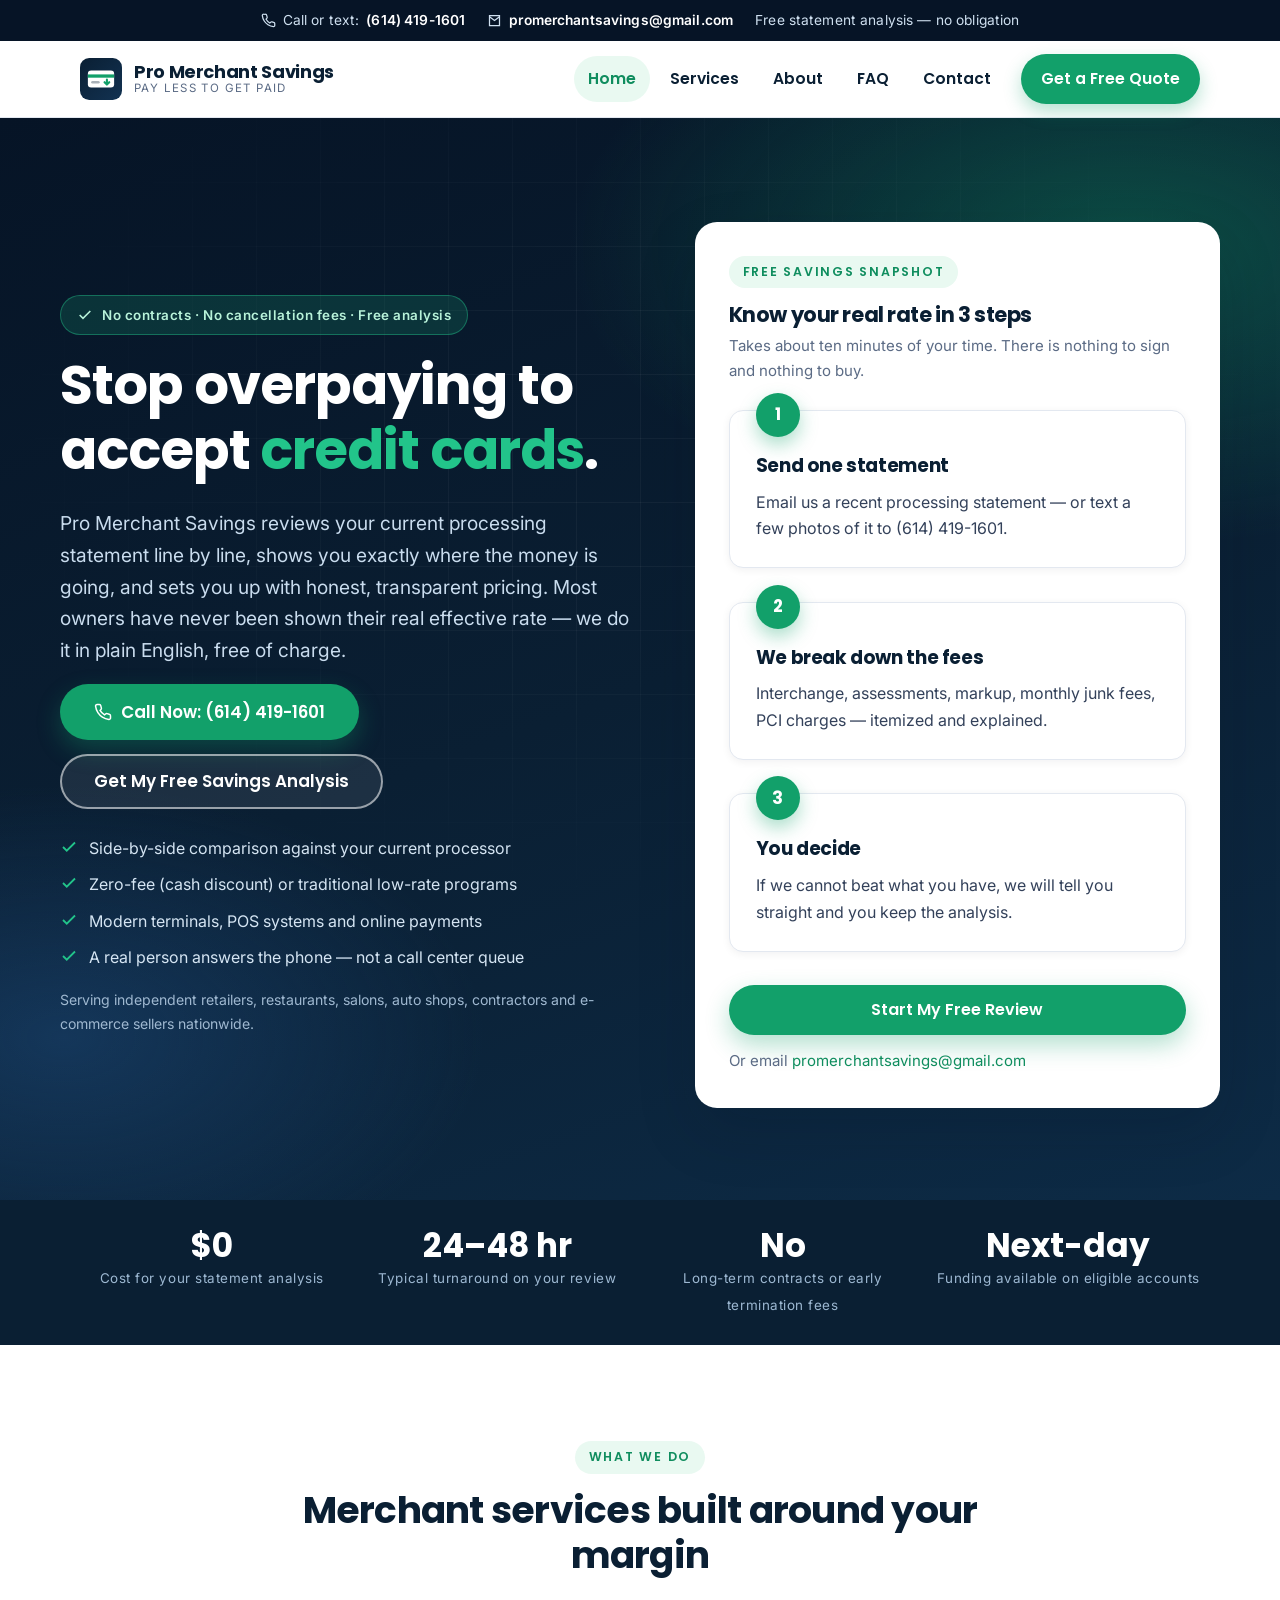
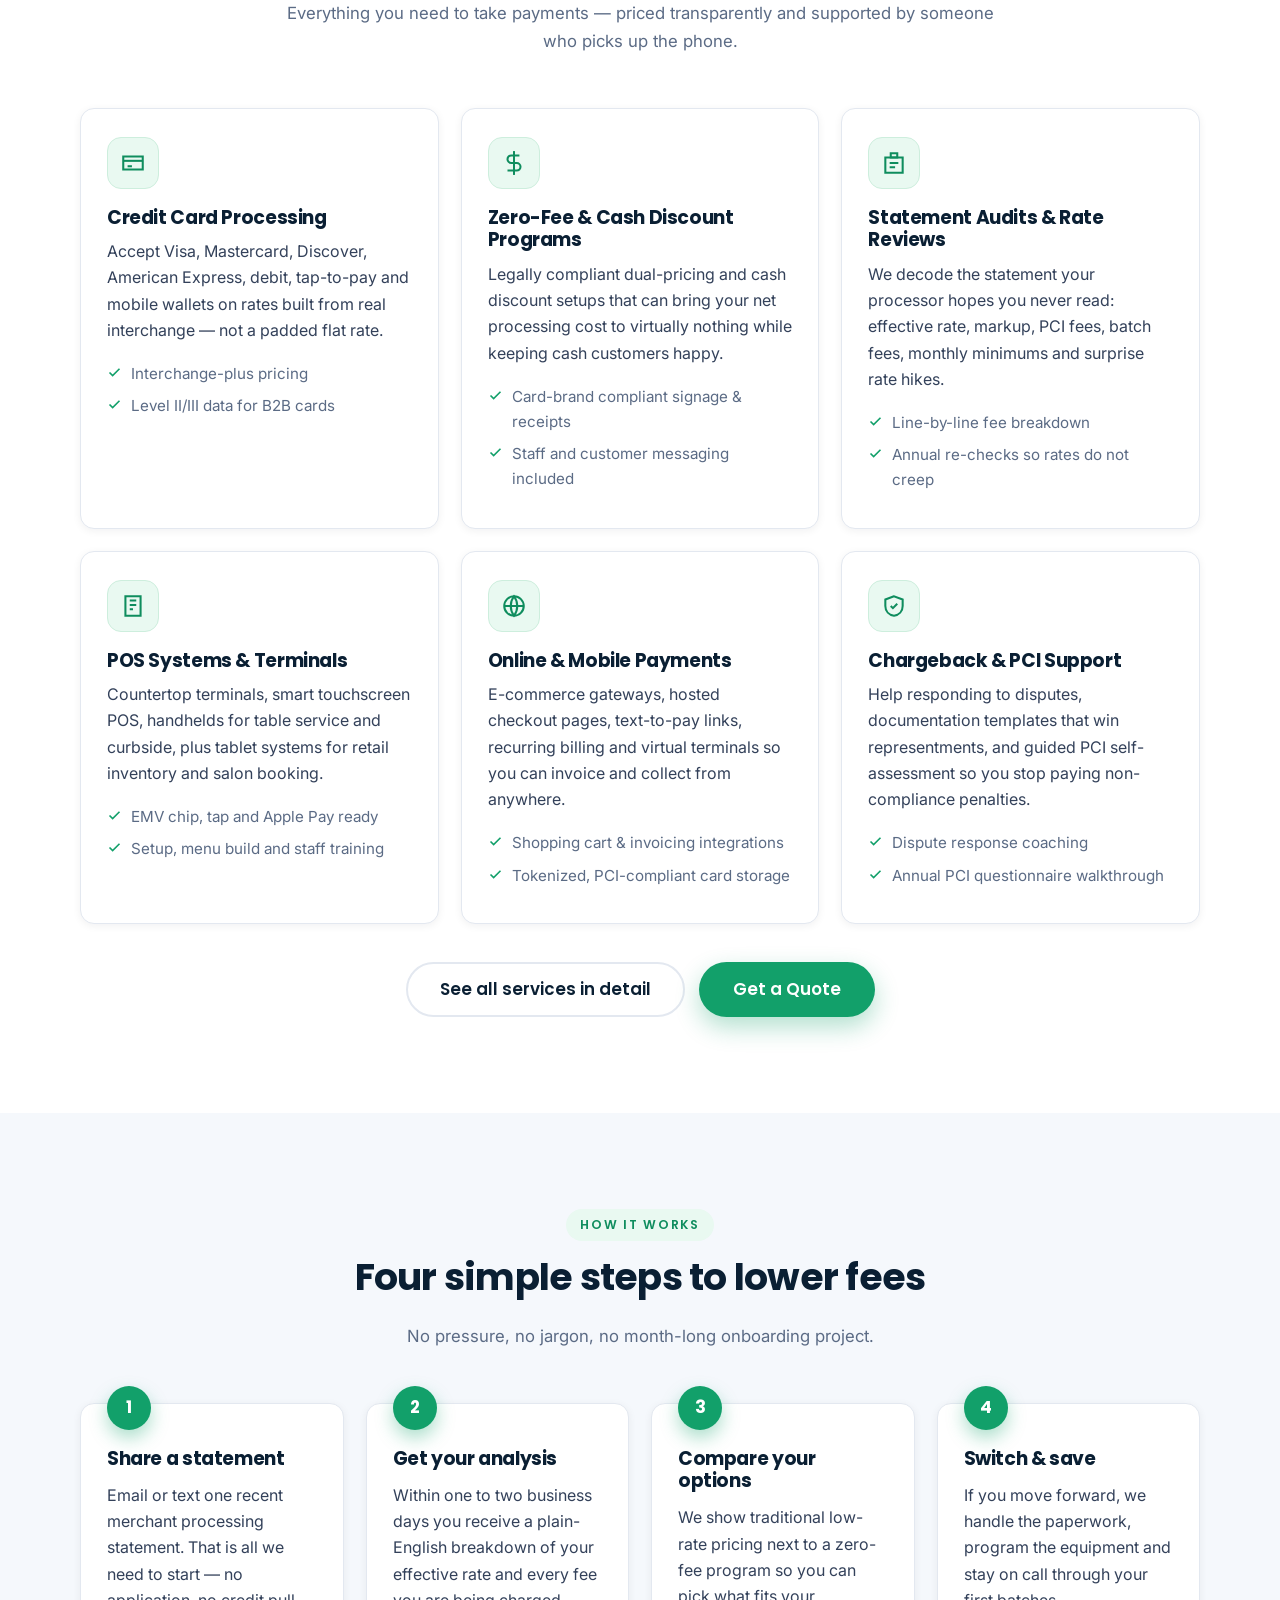
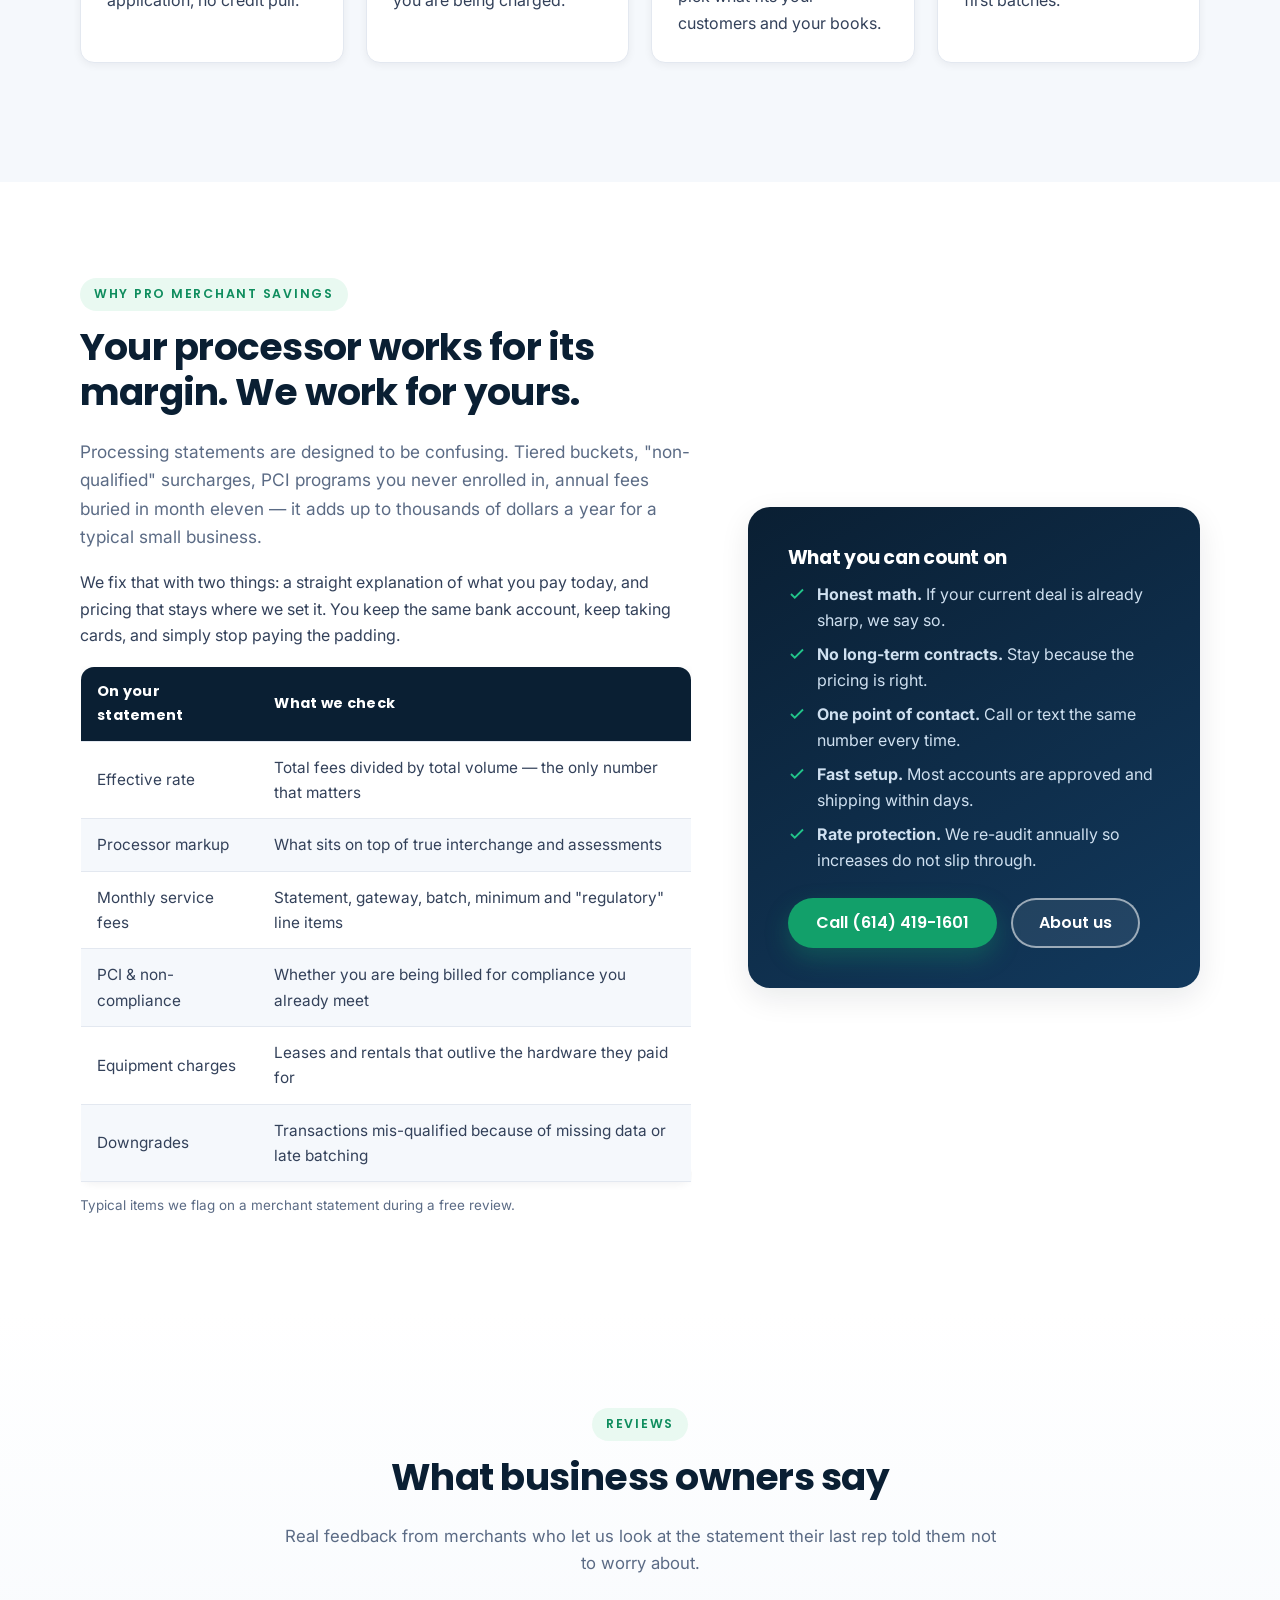
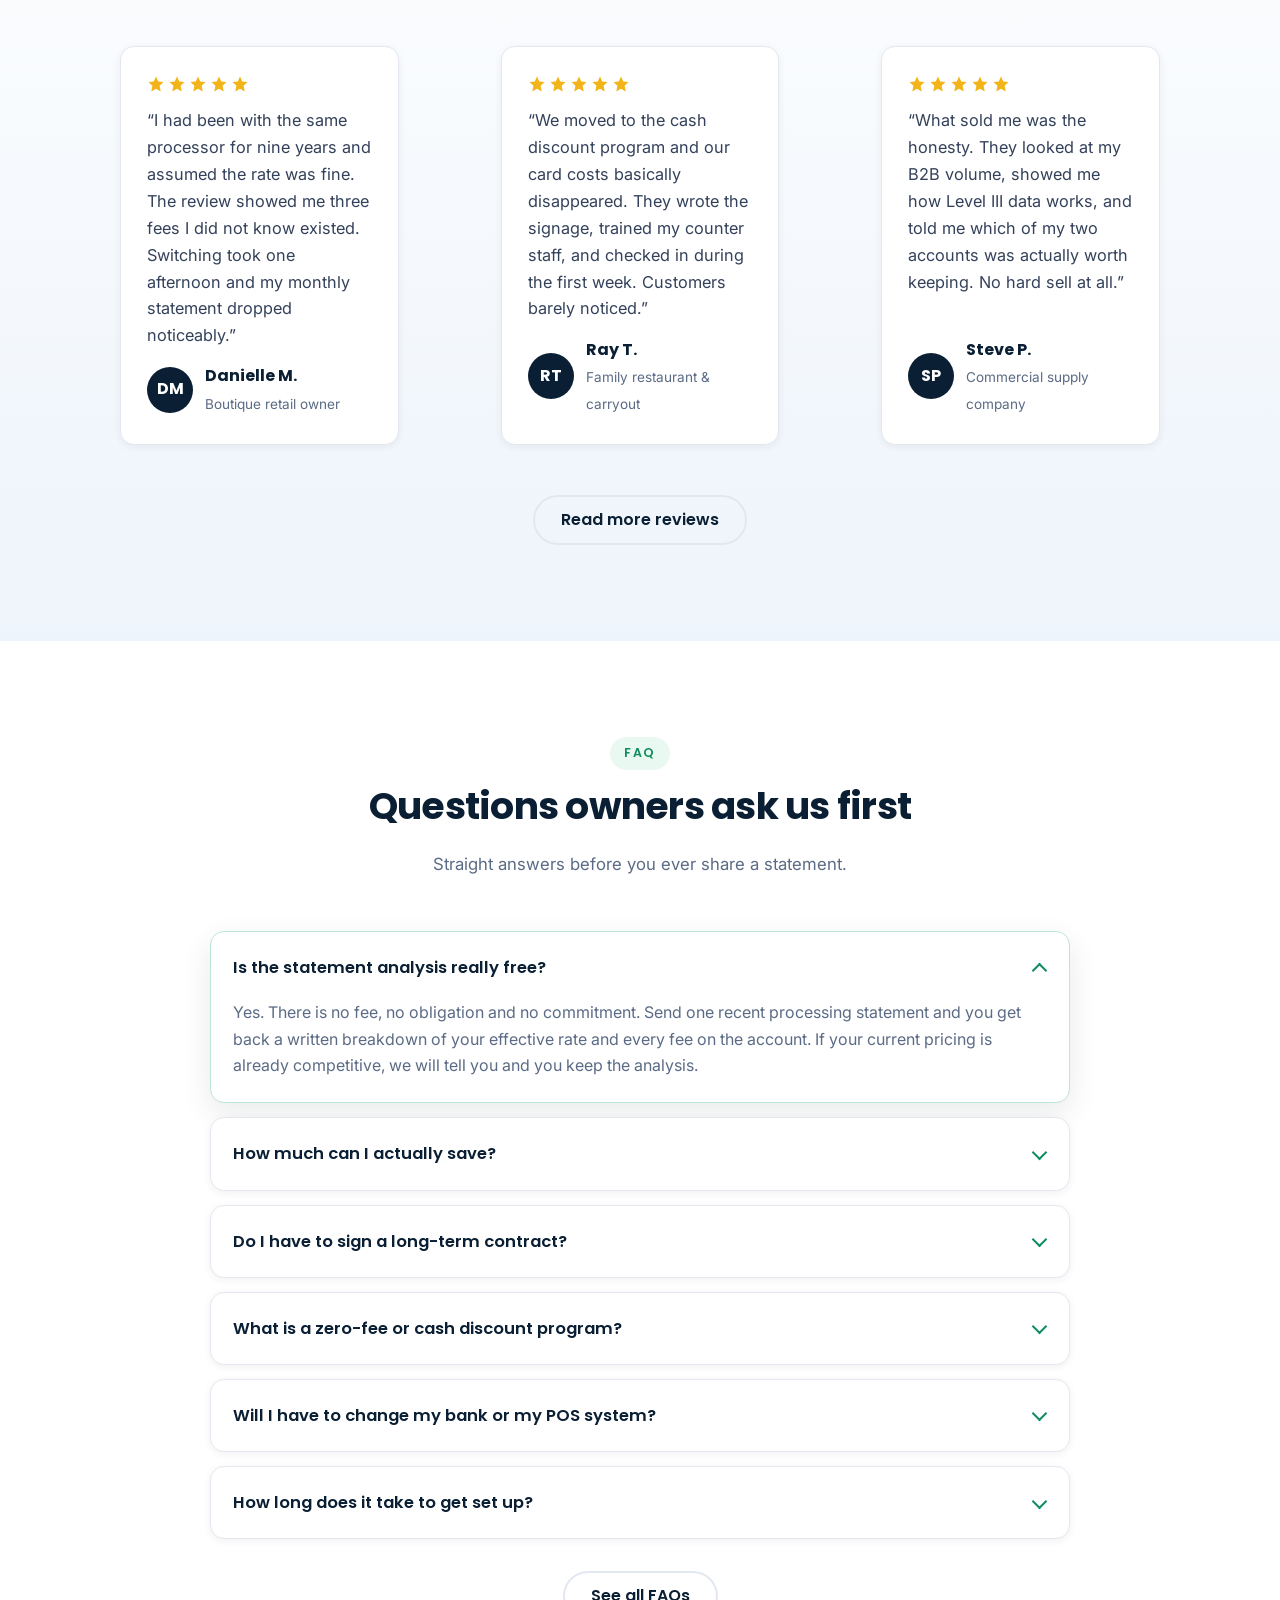
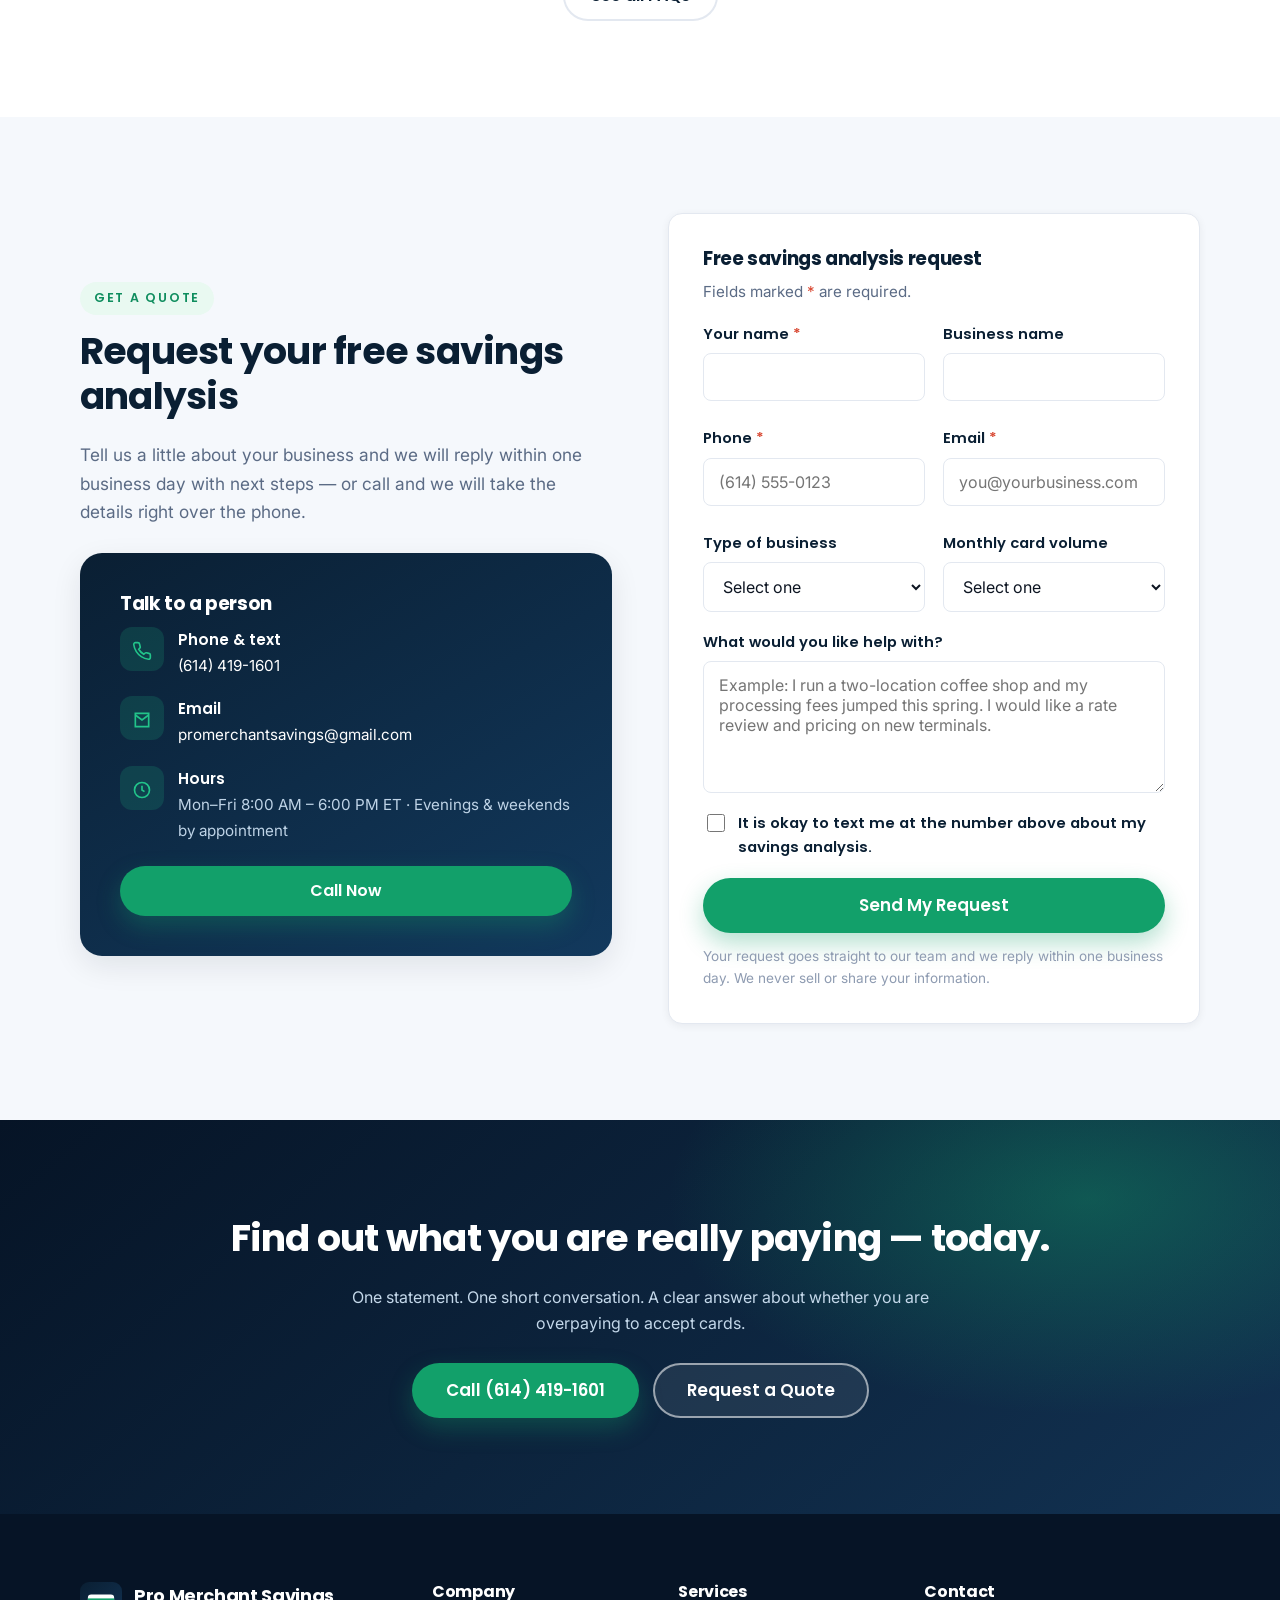
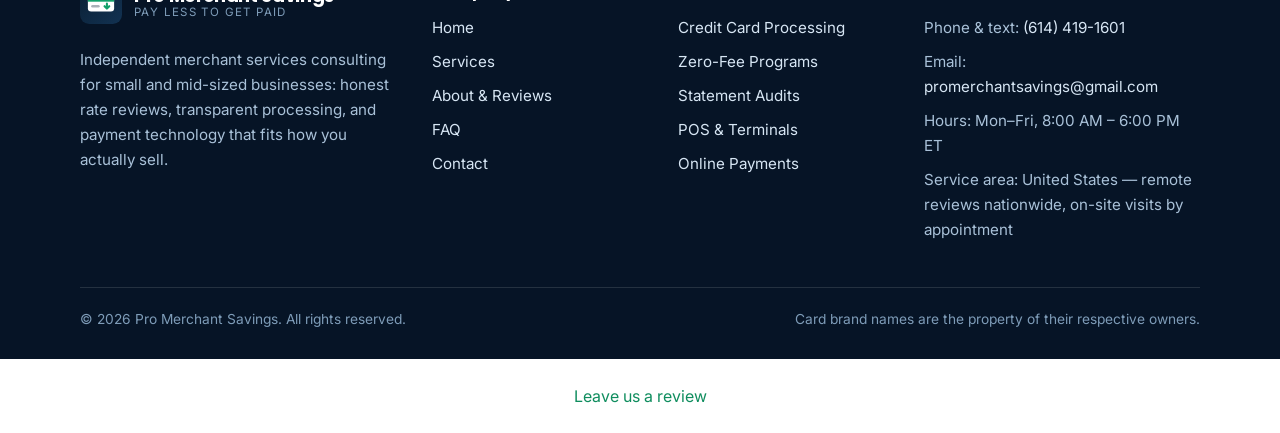
==== commit 2ced0590: "feat: add review page link" ====
--- a/index.html
+++ b/index.html
@@ -471,11 +471,10 @@
         <h3>Free savings analysis request</h3>
         <p class="muted" style="font-size:.95rem;">Fields marked <span style="color:#d8452f">*</span> are required.</p>
 
-        <form id="quote-form" class="form-grid form-grid--2" novalidate data-form-name="Homepage Free Savings Analysis Request">
-          <div class="hp-field" aria-hidden="true">
-            <label for="company-website">Do not fill this in</label>
-            <input type="text" id="company-website" name="company-website" tabindex="-1" autocomplete="off">
-          </div>
+        <form id="quote-form" class="form-grid form-grid--2" novalidate method="POST" action="https://vision.leadrai.com/api/forms/602889bdf61fdf7103a2c0266ce023aa">
+          <input type="hidden" name="_form" value="Quote request">
+          <input type="hidden" name="_page" value="">
+          <input type="text" name="_gotcha" tabindex="-1" autocomplete="off" style="display:none">
 
           <div class="field">
             <label for="name">Your name <span class="req">*</span></label>
@@ -485,7 +484,7 @@
 
           <div class="field">
             <label for="business">Business name</label>
-            <input type="text" id="business" name="business" autocomplete="organization">
+            <input type="text" id="business" name="Business name" autocomplete="organization">
           </div>
 
           <div class="field">
@@ -502,7 +501,7 @@
 
           <div class="field">
             <label for="industry">Type of business</label>
-            <select id="industry" name="industry">
+            <select id="industry" name="Type of business">
               <option value="">Select one</option>
               <option>Restaurant / bar / cafe</option>
               <option>Retail / boutique</option>
@@ -517,7 +516,7 @@
 
           <div class="field">
             <label for="volume">Monthly card volume</label>
-            <select id="volume" name="volume">
+            <select id="volume" name="Monthly card volume">
               <option value="">Select one</option>
               <option>Under $10,000</option>
               <option>$10,000 &ndash; $25,000</option>
@@ -530,12 +529,12 @@
 
           <div class="field field--full">
             <label for="message">What would you like help with?</label>
-            <textarea id="message" name="message" placeholder="Example: I run a two-location coffee shop and my processing fees jumped this spring. I would like a rate review and pricing on new terminals."></textarea>
+            <textarea id="message" name="Message" placeholder="Example: I run a two-location coffee shop and my processing fees jumped this spring. I would like a rate review and pricing on new terminals."></textarea>
           </div>
 
           <div class="field field--full">
             <label class="checkbox" for="consent">
-              <input type="checkbox" id="consent" name="consent" value="yes">
+              <input type="checkbox" id="consent" name="Text consent" value="yes">
               <span>It is okay to text me at the number above about my savings analysis.</span>
             </label>
           </div>
@@ -629,5 +628,8 @@
 <script src="./js/main.js" defer></script>
 <script src="https://vision.leadrai.com/widget/loader.js" data-lv-widget data-kind="chatbot" data-widget="843dcd84-248f-4789-8947-475ff33b12d8" async></script>
 <script src="https://vision.leadrai.com/widget/loader.js" data-lv-widget data-kind="voice" data-widget="e40372dd-e45f-476e-9f44-d11f61c821e9" async></script>
+<script defer src="https://static.cloudflareinsights.com/beacon.min.js" data-cf-beacon='{"token": "0a932598fc5b4cc9baf156d875620bd1"}'></script>
+<script defer data-lv-track src="https://vision.leadrai.com/api/forms/602889bdf61fdf7103a2c0266ce023aa/t.js"></script>
+<p data-lv-review="1" style="text-align:center;margin:24px 0"><a href="/review">Leave us a review</a></p>
 </body>
 </html>
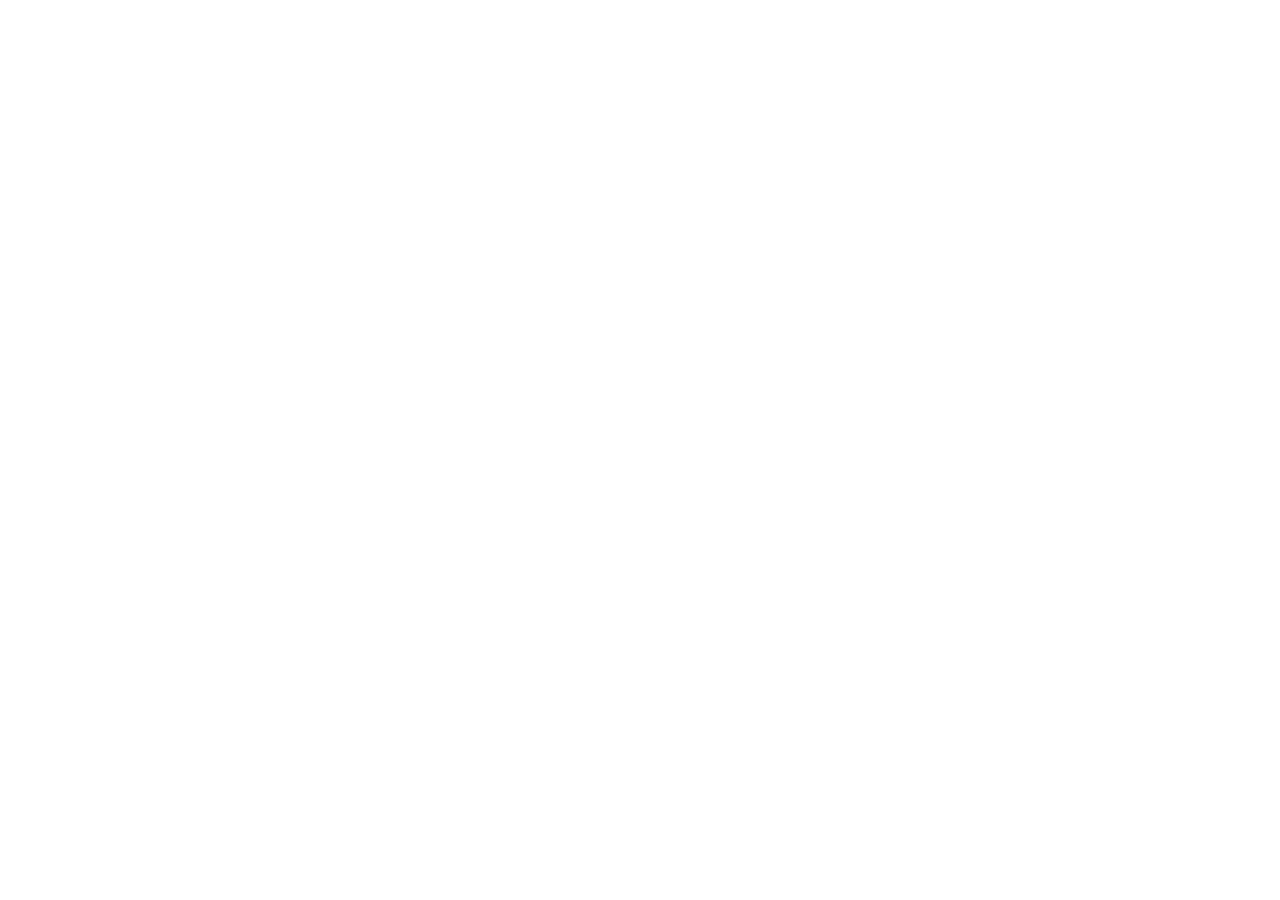
==== commit 75f75e43: "Replace site with Beacon Payments app from Lovable Moves the Lovable project (beacon-savings-boost) " ====
--- a/index.html
+++ b/index.html
@@ -1,635 +1,26 @@
-<!DOCTYPE html>
+<!doctype html>
 <html lang="en">
-<head>
-<meta charset="utf-8">
-<meta name="viewport" content="width=device-width, initial-scale=1">
-<title>Pro Merchant Savings | Lower Credit Card Processing Fees for Small Business</title>
-<meta name="description" content="Pro Merchant Savings helps small businesses cut credit card processing costs with free statement analysis, transparent interchange-plus pricing, zero-fee programs, POS systems and next-day funding. Call (614) 419-1601.">
-<meta name="keywords" content="merchant services, credit card processing, lower processing fees, statement analysis, zero fee processing, cash discount program, POS systems, payment processing savings">
-<meta name="author" content="Pro Merchant Savings">
-<meta name="robots" content="index, follow">
-<meta name="theme-color" content="#0a1f33">
-<link rel="canonical" href="./index.html">
-
-<!-- Open Graph / social -->
-<meta property="og:type" content="website">
-<meta property="og:site_name" content="Pro Merchant Savings">
-<meta property="og:title" content="Pro Merchant Savings | Lower Credit Card Processing Fees">
-<meta property="og:description" content="Free, no-obligation statement analysis. See exactly what you are paying to accept cards — and how much you could save. Call (614) 419-1601.">
-<meta property="og:url" content="./index.html">
-<meta property="og:image" content="./assets/favicon.svg">
-<meta name="twitter:card" content="summary">
-<meta name="twitter:title" content="Pro Merchant Savings | Lower Credit Card Processing Fees">
-<meta name="twitter:description" content="Free, no-obligation statement analysis for small businesses. Call (614) 419-1601.">
-
-<!-- Favicon placeholders -->
-<link rel="icon" href="./assets/favicon.svg" type="image/svg+xml">
-<link rel="apple-touch-icon" href="./assets/favicon.svg">
-<link rel="manifest" href="./site.webmanifest">
-
-<link rel="preconnect" href="https://fonts.googleapis.com">
-<link rel="preconnect" href="https://fonts.gstatic.com" crossorigin>
-<link href="https://fonts.googleapis.com/css2?family=Inter:wght@400;500;600&family=Poppins:wght@600;700&display=swap" rel="stylesheet">
-<link rel="stylesheet" href="./css/styles.css">
-
-<script type="application/ld+json">
-{
-  "@context": "https://schema.org",
-  "@type": "ProfessionalService",
-  "name": "Pro Merchant Savings",
-  "description": "Merchant services consultancy helping small and mid-sized businesses reduce credit card processing fees through free statement analysis, transparent pricing and modern payment technology.",
-  "telephone": "+1-614-419-1601",
-  "email": "promerchantsavings@gmail.com",
-  "url": "./index.html",
-  "areaServed": "United States",
-  "priceRange": "Free consultation",
-  "openingHoursSpecification": [{
-    "@type": "OpeningHoursSpecification",
-    "dayOfWeek": ["Monday","Tuesday","Wednesday","Thursday","Friday"],
-    "opens": "08:00",
-    "closes": "18:00"
-  }]
-}
-</script>
+  <head>
+    <meta charset="UTF-8" />
+    <link rel="preconnect" href="https://fonts.googleapis.com" />
+    <link rel="preconnect" href="https://fonts.gstatic.com" crossorigin="anonymous" />
+    <meta name="viewport" content="width=device-width, initial-scale=1.0" />
+    <title>John Jenkins - Payment Processing Consultant</title>
+    <meta name="description" content="John Jenkins helps Ohio businesses save 15-30% on credit card processing fees. Free savings analysis, no contracts, $100 guarantee. Based in Dublin, Ohio.">
+    <meta name="author" content="Beacon Payments" />
+    
+    
+    <meta property="og:type" content="website" />
+    <meta property="og:title" content="John Jenkins - Payment Processing Consultant">
+  <meta name="twitter:title" content="John Jenkins - Payment Processing Consultant">
+  <meta property="og:description" content="John Jenkins helps Ohio businesses save 15-30% on credit card processing fees. Free savings analysis, no contracts, $100 guarantee. Based in Dublin, Ohio.">
+  <meta name="twitter:description" content="John Jenkins helps Ohio businesses save 15-30% on credit card processing fees. Free savings analysis, no contracts, $100 guarantee. Based in Dublin, Ohio.">
+  <meta property="og:image" content="https://pub-bb2e103a32db4e198524a2e9ed8f35b4.r2.dev/53e13bc5-db89-4e8f-abe7-f2515c6aa8b8/id-preview-77fba3c0--56125eb5-136b-4247-a206-e30fc2a7d348.lovable.app-1772542546255.png">
+  <meta name="twitter:image" content="https://pub-bb2e103a32db4e198524a2e9ed8f35b4.r2.dev/53e13bc5-db89-4e8f-abe7-f2515c6aa8b8/id-preview-77fba3c0--56125eb5-136b-4247-a206-e30fc2a7d348.lovable.app-1772542546255.png">
+  <meta name="twitter:card" content="summary_large_image">
 </head>
-<body>
-<a class="skip-link" href="#main">Skip to main content</a>
-
-<div class="topbar">
-  <div class="container topbar__inner">
-    <span>
-      <svg width="15" height="15" viewBox="0 0 24 24" fill="none" stroke="currentColor" stroke-width="2" aria-hidden="true"><path d="M22 16.9v3a2 2 0 0 1-2.2 2 19.8 19.8 0 0 1-8.6-3.1 19.5 19.5 0 0 1-6-6A19.8 19.8 0 0 1 2.1 4.2 2 2 0 0 1 4.1 2h3a2 2 0 0 1 2 1.7c.1 1 .4 1.9.7 2.8a2 2 0 0 1-.5 2.1L8.1 9.9a16 16 0 0 0 6 6l1.3-1.2a2 2 0 0 1 2.1-.5c.9.3 1.8.6 2.8.7a2 2 0 0 1 1.7 2Z"/></svg>
-      Call or text: <a href="tel:+16144191601">(614) 419-1601</a>
-    </span>
-    <span>
-      <svg width="15" height="15" viewBox="0 0 24 24" fill="none" stroke="currentColor" stroke-width="2" aria-hidden="true"><path d="M4 4h16v16H4z"/><path d="m4 6 8 6 8-6"/></svg>
-      <a href="mailto:promerchantsavings@gmail.com">promerchantsavings@gmail.com</a>
-    </span>
-    <span>Free statement analysis &mdash; no obligation</span>
-  </div>
-</div>
-
-<header class="site-header">
-  <div class="container site-header__inner">
-    <a class="brand" href="./index.html">
-      <img class="brand__mark" src="./assets/favicon.svg" width="42" height="42" alt="Pro Merchant Savings logo: a payment card with a downward savings arrow">
-      <span class="brand__text">
-        <span class="brand__name">Pro Merchant Savings</span>
-        <span class="brand__tag">Pay Less To Get Paid</span>
-      </span>
-    </a>
-    <button class="nav-toggle" type="button" aria-expanded="false" aria-controls="site-nav" aria-label="Toggle navigation menu">
-      <span></span><span></span><span></span>
-    </button>
-    <nav class="site-nav" id="site-nav" aria-label="Main">
-      <ul>
-        <li><a href="./index.html" aria-current="page">Home</a></li>
-        <li><a href="./services.html">Services</a></li>
-        <li><a href="./about.html">About</a></li>
-        <li><a href="./faq.html">FAQ</a></li>
-        <li><a href="./contact.html">Contact</a></li>
-        <li class="nav-cta"><a href="./contact.html">Get a Free Quote</a></li>
-      </ul>
-    </nav>
-  </div>
-</header>
-
-<main id="main">
-
-  <!-- ================= HERO ================= -->
-  <section class="hero">
-    <div class="container hero__inner">
-      <div>
-        <p class="hero__badge">
-          <svg width="16" height="16" viewBox="0 0 24 24" fill="none" stroke="currentColor" stroke-width="2.4" aria-hidden="true"><path d="m20 6-11 11-5-5"/></svg>
-          No contracts &middot; No cancellation fees &middot; Free analysis
-        </p>
-        <h1>Stop overpaying to accept <em>credit cards</em>.</h1>
-        <p class="hero__lead">
-          Pro Merchant Savings reviews your current processing statement line by line, shows you exactly
-          where the money is going, and sets you up with honest, transparent pricing. Most owners have never
-          been shown their real effective rate &mdash; we do it in plain English, free of charge.
-        </p>
-        <div class="btn-row">
-          <a class="btn btn--primary btn--lg" href="tel:+16144191601">
-            <svg width="18" height="18" viewBox="0 0 24 24" fill="none" stroke="currentColor" stroke-width="2" aria-hidden="true"><path d="M22 16.9v3a2 2 0 0 1-2.2 2 19.8 19.8 0 0 1-8.6-3.1 19.5 19.5 0 0 1-6-6A19.8 19.8 0 0 1 2.1 4.2 2 2 0 0 1 4.1 2h3a2 2 0 0 1 2 1.7c.1 1 .4 1.9.7 2.8a2 2 0 0 1-.5 2.1L8.1 9.9a16 16 0 0 0 6 6l1.3-1.2a2 2 0 0 1 2.1-.5c.9.3 1.8.6 2.8.7a2 2 0 0 1 1.7 2Z"/></svg>
-            Call Now: (614) 419-1601
-          </a>
-          <a class="btn btn--ghost btn--lg" href="#quote">Get My Free Savings Analysis</a>
-        </div>
-        <ul class="hero__points">
-          <li><svg width="18" height="18" viewBox="0 0 24 24" fill="none" stroke="currentColor" stroke-width="2.4" aria-hidden="true"><path d="m20 6-11 11-5-5"/></svg> Side-by-side comparison against your current processor</li>
-          <li><svg width="18" height="18" viewBox="0 0 24 24" fill="none" stroke="currentColor" stroke-width="2.4" aria-hidden="true"><path d="m20 6-11 11-5-5"/></svg> Zero-fee (cash discount) or traditional low-rate programs</li>
-          <li><svg width="18" height="18" viewBox="0 0 24 24" fill="none" stroke="currentColor" stroke-width="2.4" aria-hidden="true"><path d="m20 6-11 11-5-5"/></svg> Modern terminals, POS systems and online payments</li>
-          <li><svg width="18" height="18" viewBox="0 0 24 24" fill="none" stroke="currentColor" stroke-width="2.4" aria-hidden="true"><path d="m20 6-11 11-5-5"/></svg> A real person answers the phone &mdash; not a call center queue</li>
-        </ul>
-        <p class="hero__note">Serving independent retailers, restaurants, salons, auto shops, contractors and e-commerce sellers nationwide.</p>
-      </div>
-
-      <aside class="hero-card" aria-labelledby="snapshot-title">
-        <span class="eyebrow">Free savings snapshot</span>
-        <h2 id="snapshot-title">Know your real rate in 3 steps</h2>
-        <p>Takes about ten minutes of your time. There is nothing to sign and nothing to buy.</p>
-        <ol class="steps" style="grid-template-columns:1fr; gap:26px; margin-top:26px; list-style:none; padding:0;">
-          <li class="step">
-            <h3>Send one statement</h3>
-            <p class="mb-0">Email us a recent processing statement &mdash; or text a few photos of it to (614) 419-1601.</p>
-          </li>
-          <li class="step">
-            <h3>We break down the fees</h3>
-            <p class="mb-0">Interchange, assessments, markup, monthly junk fees, PCI charges &mdash; itemized and explained.</p>
-          </li>
-          <li class="step">
-            <h3>You decide</h3>
-            <p class="mb-0">If we cannot beat what you have, we will tell you straight and you keep the analysis.</p>
-          </li>
-        </ol>
-        <div class="btn-row" style="margin-top:26px;">
-          <a class="btn btn--primary btn--block" href="#quote">Start My Free Review</a>
-        </div>
-        <p class="form-note" style="margin-top:14px;">Or email <a href="mailto:promerchantsavings@gmail.com">promerchantsavings@gmail.com</a></p>
-      </aside>
-    </div>
-  </section>
-
-  <!-- ================= TRUST STRIP ================= -->
-  <section class="trust" aria-label="Why owners work with us">
-    <div class="container">
-      <div class="trust__grid">
-        <div><span class="trust__num">$0</span><span class="trust__label">Cost for your statement analysis</span></div>
-        <div><span class="trust__num">24&ndash;48 hr</span><span class="trust__label">Typical turnaround on your review</span></div>
-        <div><span class="trust__num">No</span><span class="trust__label">Long-term contracts or early termination fees</span></div>
-        <div><span class="trust__num">Next-day</span><span class="trust__label">Funding available on eligible accounts</span></div>
-      </div>
-    </div>
-  </section>
-
-  <!-- ================= SERVICES ================= -->
-  <section class="section" id="services">
-    <div class="container">
-      <div class="section-head">
-        <span class="eyebrow">What we do</span>
-        <h2>Merchant services built around your margin</h2>
-        <p>Everything you need to take payments &mdash; priced transparently and supported by someone who picks up the phone.</p>
-      </div>
-
-      <div class="grid grid--3">
-        <article class="card" data-reveal>
-          <div class="card__icon" aria-hidden="true">
-            <svg width="26" height="26" viewBox="0 0 24 24" fill="none" stroke="currentColor" stroke-width="1.9"><path d="M3 6h18v12H3z"/><path d="M3 10h18"/><path d="M7 15h4"/></svg>
-          </div>
-          <h3>Credit Card Processing</h3>
-          <p>Accept Visa, Mastercard, Discover, American Express, debit, tap-to-pay and mobile wallets on rates built from real interchange &mdash; not a padded flat rate.</p>
-          <ul class="card__list">
-            <li><svg width="15" height="15" viewBox="0 0 24 24" fill="none" stroke="currentColor" stroke-width="2.6" aria-hidden="true"><path d="m20 6-11 11-5-5"/></svg> Interchange-plus pricing</li>
-            <li><svg width="15" height="15" viewBox="0 0 24 24" fill="none" stroke="currentColor" stroke-width="2.6" aria-hidden="true"><path d="m20 6-11 11-5-5"/></svg> Level II/III data for B2B cards</li>
-          </ul>
-        </article>
-
-        <article class="card" data-reveal>
-          <div class="card__icon" aria-hidden="true">
-            <svg width="26" height="26" viewBox="0 0 24 24" fill="none" stroke="currentColor" stroke-width="1.9"><path d="M12 1v22"/><path d="M17 5H9.5a3.5 3.5 0 0 0 0 7h5a3.5 3.5 0 0 1 0 7H6"/></svg>
-          </div>
-          <h3>Zero-Fee &amp; Cash Discount Programs</h3>
-          <p>Legally compliant dual-pricing and cash discount setups that can bring your net processing cost to virtually nothing while keeping cash customers happy.</p>
-          <ul class="card__list">
-            <li><svg width="15" height="15" viewBox="0 0 24 24" fill="none" stroke="currentColor" stroke-width="2.6" aria-hidden="true"><path d="m20 6-11 11-5-5"/></svg> Card-brand compliant signage &amp; receipts</li>
-            <li><svg width="15" height="15" viewBox="0 0 24 24" fill="none" stroke="currentColor" stroke-width="2.6" aria-hidden="true"><path d="m20 6-11 11-5-5"/></svg> Staff and customer messaging included</li>
-          </ul>
-        </article>
-
-        <article class="card" data-reveal>
-          <div class="card__icon" aria-hidden="true">
-            <svg width="26" height="26" viewBox="0 0 24 24" fill="none" stroke="currentColor" stroke-width="1.9"><path d="M9 3h6v4H9z"/><path d="M4 7h16v14H4z"/><path d="M8 12h8M8 16h5"/></svg>
-          </div>
-          <h3>Statement Audits &amp; Rate Reviews</h3>
-          <p>We decode the statement your processor hopes you never read: effective rate, markup, PCI fees, batch fees, monthly minimums and surprise rate hikes.</p>
-          <ul class="card__list">
-            <li><svg width="15" height="15" viewBox="0 0 24 24" fill="none" stroke="currentColor" stroke-width="2.6" aria-hidden="true"><path d="m20 6-11 11-5-5"/></svg> Line-by-line fee breakdown</li>
-            <li><svg width="15" height="15" viewBox="0 0 24 24" fill="none" stroke="currentColor" stroke-width="2.6" aria-hidden="true"><path d="m20 6-11 11-5-5"/></svg> Annual re-checks so rates do not creep</li>
-          </ul>
-        </article>
-
-        <article class="card" data-reveal>
-          <div class="card__icon" aria-hidden="true">
-            <svg width="26" height="26" viewBox="0 0 24 24" fill="none" stroke="currentColor" stroke-width="1.9"><path d="M5 3h14v18H5z"/><path d="M9 7h6M9 11h6M9 15h3"/></svg>
-          </div>
-          <h3>POS Systems &amp; Terminals</h3>
-          <p>Countertop terminals, smart touchscreen POS, handhelds for table service and curbside, plus tablet systems for retail inventory and salon booking.</p>
-          <ul class="card__list">
-            <li><svg width="15" height="15" viewBox="0 0 24 24" fill="none" stroke="currentColor" stroke-width="2.6" aria-hidden="true"><path d="m20 6-11 11-5-5"/></svg> EMV chip, tap and Apple Pay ready</li>
-            <li><svg width="15" height="15" viewBox="0 0 24 24" fill="none" stroke="currentColor" stroke-width="2.6" aria-hidden="true"><path d="m20 6-11 11-5-5"/></svg> Setup, menu build and staff training</li>
-          </ul>
-        </article>
-
-        <article class="card" data-reveal>
-          <div class="card__icon" aria-hidden="true">
-            <svg width="26" height="26" viewBox="0 0 24 24" fill="none" stroke="currentColor" stroke-width="1.9"><circle cx="12" cy="12" r="9"/><path d="M3 12h18"/><path d="M12 3a15 15 0 0 1 0 18 15 15 0 0 1 0-18Z"/></svg>
-          </div>
-          <h3>Online &amp; Mobile Payments</h3>
-          <p>E-commerce gateways, hosted checkout pages, text-to-pay links, recurring billing and virtual terminals so you can invoice and collect from anywhere.</p>
-          <ul class="card__list">
-            <li><svg width="15" height="15" viewBox="0 0 24 24" fill="none" stroke="currentColor" stroke-width="2.6" aria-hidden="true"><path d="m20 6-11 11-5-5"/></svg> Shopping cart &amp; invoicing integrations</li>
-            <li><svg width="15" height="15" viewBox="0 0 24 24" fill="none" stroke="currentColor" stroke-width="2.6" aria-hidden="true"><path d="m20 6-11 11-5-5"/></svg> Tokenized, PCI-compliant card storage</li>
-          </ul>
-        </article>
-
-        <article class="card" data-reveal>
-          <div class="card__icon" aria-hidden="true">
-            <svg width="26" height="26" viewBox="0 0 24 24" fill="none" stroke="currentColor" stroke-width="1.9"><path d="M12 3 4 6v6c0 5 3.4 8.4 8 9 4.6-.6 8-4 8-9V6Z"/><path d="m9 12 2 2 4-4"/></svg>
-          </div>
-          <h3>Chargeback &amp; PCI Support</h3>
-          <p>Help responding to disputes, documentation templates that win representments, and guided PCI self-assessment so you stop paying non-compliance penalties.</p>
-          <ul class="card__list">
-            <li><svg width="15" height="15" viewBox="0 0 24 24" fill="none" stroke="currentColor" stroke-width="2.6" aria-hidden="true"><path d="m20 6-11 11-5-5"/></svg> Dispute response coaching</li>
-            <li><svg width="15" height="15" viewBox="0 0 24 24" fill="none" stroke="currentColor" stroke-width="2.6" aria-hidden="true"><path d="m20 6-11 11-5-5"/></svg> Annual PCI questionnaire walkthrough</li>
-          </ul>
-        </article>
-      </div>
-
-      <div class="btn-row btn-row--center" style="margin-top:38px;">
-        <a class="btn btn--outline btn--lg" href="./services.html">See all services in detail</a>
-        <a class="btn btn--primary btn--lg" href="#quote">Get a Quote</a>
-      </div>
-    </div>
-  </section>
-
-  <!-- ================= PROCESS ================= -->
-  <section class="section section--alt" id="process">
-    <div class="container">
-      <div class="section-head">
-        <span class="eyebrow">How it works</span>
-        <h2>Four simple steps to lower fees</h2>
-        <p>No pressure, no jargon, no month-long onboarding project.</p>
-      </div>
-      <ol class="steps" style="list-style:none; padding:0;">
-        <li class="step" data-reveal>
-          <h3>Share a statement</h3>
-          <p class="mb-0">Email or text one recent merchant processing statement. That is all we need to start &mdash; no application, no credit pull.</p>
-        </li>
-        <li class="step" data-reveal>
-          <h3>Get your analysis</h3>
-          <p class="mb-0">Within one to two business days you receive a plain-English breakdown of your effective rate and every fee you are being charged.</p>
-        </li>
-        <li class="step" data-reveal>
-          <h3>Compare your options</h3>
-          <p class="mb-0">We show traditional low-rate pricing next to a zero-fee program so you can pick what fits your customers and your books.</p>
-        </li>
-        <li class="step" data-reveal>
-          <h3>Switch &amp; save</h3>
-          <p class="mb-0">If you move forward, we handle the paperwork, program the equipment and stay on call through your first batches.</p>
-        </li>
-      </ol>
-    </div>
-  </section>
-
-  <!-- ================= WHY US ================= -->
-  <section class="section" id="why-us">
-    <div class="container split split--wide">
-      <div>
-        <span class="eyebrow">Why Pro Merchant Savings</span>
-        <h2>Your processor works for its margin. We work for yours.</h2>
-        <p class="lead">
-          Processing statements are designed to be confusing. Tiered buckets, "non-qualified" surcharges, PCI
-          programs you never enrolled in, annual fees buried in month eleven &mdash; it adds up to thousands of
-          dollars a year for a typical small business.
-        </p>
-        <p>
-          We fix that with two things: a straight explanation of what you pay today, and pricing that stays
-          where we set it. You keep the same bank account, keep taking cards, and simply stop paying the padding.
-        </p>
-        <div class="table-scroll">
-          <table class="savings-table">
-            <caption>Typical items we flag on a merchant statement during a free review.</caption>
-            <thead>
-              <tr><th scope="col">On your statement</th><th scope="col">What we check</th></tr>
-            </thead>
-            <tbody>
-              <tr><td>Effective rate</td><td>Total fees divided by total volume &mdash; the only number that matters</td></tr>
-              <tr><td>Processor markup</td><td>What sits on top of true interchange and assessments</td></tr>
-              <tr><td>Monthly service fees</td><td>Statement, gateway, batch, minimum and "regulatory" line items</td></tr>
-              <tr><td>PCI &amp; non-compliance</td><td>Whether you are being billed for compliance you already meet</td></tr>
-              <tr><td>Equipment charges</td><td>Leases and rentals that outlive the hardware they paid for</td></tr>
-              <tr><td>Downgrades</td><td>Transactions mis-qualified because of missing data or late batching</td></tr>
-            </tbody>
-          </table>
-        </div>
-      </div>
-
-      <div class="panel" data-reveal>
-        <h3>What you can count on</h3>
-        <ul>
-          <li><svg width="18" height="18" viewBox="0 0 24 24" fill="none" stroke="currentColor" stroke-width="2.4" aria-hidden="true"><path d="m20 6-11 11-5-5"/></svg><span><strong>Honest math.</strong> If your current deal is already sharp, we say so.</span></li>
-          <li><svg width="18" height="18" viewBox="0 0 24 24" fill="none" stroke="currentColor" stroke-width="2.4" aria-hidden="true"><path d="m20 6-11 11-5-5"/></svg><span><strong>No long-term contracts.</strong> Stay because the pricing is right.</span></li>
-          <li><svg width="18" height="18" viewBox="0 0 24 24" fill="none" stroke="currentColor" stroke-width="2.4" aria-hidden="true"><path d="m20 6-11 11-5-5"/></svg><span><strong>One point of contact.</strong> Call or text the same number every time.</span></li>
-          <li><svg width="18" height="18" viewBox="0 0 24 24" fill="none" stroke="currentColor" stroke-width="2.4" aria-hidden="true"><path d="m20 6-11 11-5-5"/></svg><span><strong>Fast setup.</strong> Most accounts are approved and shipping within days.</span></li>
-          <li><svg width="18" height="18" viewBox="0 0 24 24" fill="none" stroke="currentColor" stroke-width="2.4" aria-hidden="true"><path d="m20 6-11 11-5-5"/></svg><span><strong>Rate protection.</strong> We re-audit annually so increases do not slip through.</span></li>
-        </ul>
-        <div class="btn-row" style="margin-top:24px;">
-          <a class="btn btn--primary" href="tel:+16144191601">Call (614) 419-1601</a>
-          <a class="btn btn--ghost" href="./about.html">About us</a>
-        </div>
-      </div>
-    </div>
-  </section>
-
-  <!-- ================= TESTIMONIALS ================= -->
-  <section class="section section--tint" id="reviews">
-    <div class="container">
-      <div class="section-head">
-        <span class="eyebrow">Reviews</span>
-        <h2>What business owners say</h2>
-        <p>Real feedback from merchants who let us look at the statement their last rep told them not to worry about.</p>
-      </div>
-
-      <div class="grid grid--3">
-        <figure class="testimonial" data-reveal>
-          <span class="stars" role="img" aria-label="5 out of 5 stars">
-            <svg width="18" height="18" viewBox="0 0 24 24" fill="currentColor" aria-hidden="true"><path d="m12 2 3 6.6 7 .8-5.2 4.8L18.3 22 12 18.4 5.7 22l1.5-7.8L2 9.4l7-.8Z"/></svg>
-            <svg width="18" height="18" viewBox="0 0 24 24" fill="currentColor" aria-hidden="true"><path d="m12 2 3 6.6 7 .8-5.2 4.8L18.3 22 12 18.4 5.7 22l1.5-7.8L2 9.4l7-.8Z"/></svg>
-            <svg width="18" height="18" viewBox="0 0 24 24" fill="currentColor" aria-hidden="true"><path d="m12 2 3 6.6 7 .8-5.2 4.8L18.3 22 12 18.4 5.7 22l1.5-7.8L2 9.4l7-.8Z"/></svg>
-            <svg width="18" height="18" viewBox="0 0 24 24" fill="currentColor" aria-hidden="true"><path d="m12 2 3 6.6 7 .8-5.2 4.8L18.3 22 12 18.4 5.7 22l1.5-7.8L2 9.4l7-.8Z"/></svg>
-            <svg width="18" height="18" viewBox="0 0 24 24" fill="currentColor" aria-hidden="true"><path d="m12 2 3 6.6 7 .8-5.2 4.8L18.3 22 12 18.4 5.7 22l1.5-7.8L2 9.4l7-.8Z"/></svg>
-          </span>
-          <blockquote>&ldquo;I had been with the same processor for nine years and assumed the rate was fine. The review showed me three fees I did not know existed. Switching took one afternoon and my monthly statement dropped noticeably.&rdquo;</blockquote>
-          <figcaption>
-            <span class="avatar" aria-hidden="true">DM</span>
-            <span><cite>Danielle M.</cite><span class="meta">Boutique retail owner</span></span>
-          </figcaption>
-        </figure>
-
-        <figure class="testimonial" data-reveal>
-          <span class="stars" role="img" aria-label="5 out of 5 stars">
-            <svg width="18" height="18" viewBox="0 0 24 24" fill="currentColor" aria-hidden="true"><path d="m12 2 3 6.6 7 .8-5.2 4.8L18.3 22 12 18.4 5.7 22l1.5-7.8L2 9.4l7-.8Z"/></svg>
-            <svg width="18" height="18" viewBox="0 0 24 24" fill="currentColor" aria-hidden="true"><path d="m12 2 3 6.6 7 .8-5.2 4.8L18.3 22 12 18.4 5.7 22l1.5-7.8L2 9.4l7-.8Z"/></svg>
-            <svg width="18" height="18" viewBox="0 0 24 24" fill="currentColor" aria-hidden="true"><path d="m12 2 3 6.6 7 .8-5.2 4.8L18.3 22 12 18.4 5.7 22l1.5-7.8L2 9.4l7-.8Z"/></svg>
-            <svg width="18" height="18" viewBox="0 0 24 24" fill="currentColor" aria-hidden="true"><path d="m12 2 3 6.6 7 .8-5.2 4.8L18.3 22 12 18.4 5.7 22l1.5-7.8L2 9.4l7-.8Z"/></svg>
-            <svg width="18" height="18" viewBox="0 0 24 24" fill="currentColor" aria-hidden="true"><path d="m12 2 3 6.6 7 .8-5.2 4.8L18.3 22 12 18.4 5.7 22l1.5-7.8L2 9.4l7-.8Z"/></svg>
-          </span>
-          <blockquote>&ldquo;We moved to the cash discount program and our card costs basically disappeared. They wrote the signage, trained my counter staff, and checked in during the first week. Customers barely noticed.&rdquo;</blockquote>
-          <figcaption>
-            <span class="avatar" aria-hidden="true">RT</span>
-            <span><cite>Ray T.</cite><span class="meta">Family restaurant &amp; carryout</span></span>
-          </figcaption>
-        </figure>
-
-        <figure class="testimonial" data-reveal>
-          <span class="stars" role="img" aria-label="5 out of 5 stars">
-            <svg width="18" height="18" viewBox="0 0 24 24" fill="currentColor" aria-hidden="true"><path d="m12 2 3 6.6 7 .8-5.2 4.8L18.3 22 12 18.4 5.7 22l1.5-7.8L2 9.4l7-.8Z"/></svg>
-            <svg width="18" height="18" viewBox="0 0 24 24" fill="currentColor" aria-hidden="true"><path d="m12 2 3 6.6 7 .8-5.2 4.8L18.3 22 12 18.4 5.7 22l1.5-7.8L2 9.4l7-.8Z"/></svg>
-            <svg width="18" height="18" viewBox="0 0 24 24" fill="currentColor" aria-hidden="true"><path d="m12 2 3 6.6 7 .8-5.2 4.8L18.3 22 12 18.4 5.7 22l1.5-7.8L2 9.4l7-.8Z"/></svg>
-            <svg width="18" height="18" viewBox="0 0 24 24" fill="currentColor" aria-hidden="true"><path d="m12 2 3 6.6 7 .8-5.2 4.8L18.3 22 12 18.4 5.7 22l1.5-7.8L2 9.4l7-.8Z"/></svg>
-            <svg width="18" height="18" viewBox="0 0 24 24" fill="currentColor" aria-hidden="true"><path d="m12 2 3 6.6 7 .8-5.2 4.8L18.3 22 12 18.4 5.7 22l1.5-7.8L2 9.4l7-.8Z"/></svg>
-          </span>
-          <blockquote>&ldquo;What sold me was the honesty. They looked at my B2B volume, showed me how Level III data works, and told me which of my two accounts was actually worth keeping. No hard sell at all.&rdquo;</blockquote>
-          <figcaption>
-            <span class="avatar" aria-hidden="true">SP</span>
-            <span><cite>Steve P.</cite><span class="meta">Commercial supply company</span></span>
-          </figcaption>
-        </figure>
-      </div>
-
-      <div class="btn-row btn-row--center" style="margin-top:34px;">
-        <a class="btn btn--outline" href="./about.html#more-reviews">Read more reviews</a>
-      </div>
-    </div>
-  </section>
-
-  <!-- ================= FAQ ================= -->
-  <section class="section" id="faq">
-    <div class="container">
-      <div class="section-head">
-        <span class="eyebrow">FAQ</span>
-        <h2>Questions owners ask us first</h2>
-        <p>Straight answers before you ever share a statement.</p>
-      </div>
-
-      <div class="faq" data-faq>
-        <details open>
-          <summary>Is the statement analysis really free?</summary>
-          <div class="faq__body"><p>Yes. There is no fee, no obligation and no commitment. Send one recent processing statement and you get back a written breakdown of your effective rate and every fee on the account. If your current pricing is already competitive, we will tell you and you keep the analysis.</p></div>
-        </details>
-        <details>
-          <summary>How much can I actually save?</summary>
-          <div class="faq__body"><p>It depends entirely on your current pricing model, card mix and average ticket. Businesses on tiered or flat-rate pricing usually have the most room to improve, while accounts already on tight interchange-plus pricing may have little. That is exactly what the free review tells you &mdash; real numbers from your own statement instead of a guess.</p></div>
-        </details>
-        <details>
-          <summary>Do I have to sign a long-term contract?</summary>
-          <div class="faq__body"><p>No. We place accounts on month-to-month terms with no early termination fee. If the service or the pricing ever stops making sense, you are free to leave.</p></div>
-        </details>
-        <details>
-          <summary>What is a zero-fee or cash discount program?</summary>
-          <div class="faq__body"><p>It is a compliant dual-pricing structure: customers paying with cash receive a discounted price, while the card price covers the cost of acceptance. Set up correctly &mdash; with the right signage, receipt language and terminal programming &mdash; it can reduce your net processing cost to nearly zero. We handle the compliance details and the customer-facing materials for you.</p></div>
-        </details>
-        <details>
-          <summary>Will I have to change my bank or my POS system?</summary>
-          <div class="faq__body"><p>Your deposits keep going to the same business bank account. Many popular POS systems can simply be re-pointed to new processing, and when hardware does need to change we program it, help with the menu or item build, and train your staff before you go live.</p></div>
-        </details>
-        <details>
-          <summary>How long does it take to get set up?</summary>
-          <div class="faq__body"><p>Most applications are approved within one to two business days. Equipment typically ships right after approval, so a straightforward switch is usually running within about a week &mdash; and we stay on the phone with you through the first batch and first deposit.</p></div>
-        </details>
-      </div>
-
-      <div class="btn-row btn-row--center" style="margin-top:32px;">
-        <a class="btn btn--outline" href="./faq.html">See all FAQs</a>
-      </div>
-    </div>
-  </section>
-
-  <!-- ================= QUOTE FORM ================= -->
-  <section class="section section--alt" id="quote">
-    <div class="container split">
-      <div>
-        <span class="eyebrow">Get a quote</span>
-        <h2>Request your free savings analysis</h2>
-        <p class="lead">Tell us a little about your business and we will reply within one business day with next steps &mdash; or call and we will take the details right over the phone.</p>
-
-        <div class="panel" style="margin-top:26px;">
-          <h3>Talk to a person</h3>
-          <ul class="contact-list">
-            <li>
-              <span class="ic" aria-hidden="true"><svg width="20" height="20" viewBox="0 0 24 24" fill="none" stroke="currentColor" stroke-width="2"><path d="M22 16.9v3a2 2 0 0 1-2.2 2 19.8 19.8 0 0 1-8.6-3.1 19.5 19.5 0 0 1-6-6A19.8 19.8 0 0 1 2.1 4.2 2 2 0 0 1 4.1 2h3a2 2 0 0 1 2 1.7c.1 1 .4 1.9.7 2.8a2 2 0 0 1-.5 2.1L8.1 9.9a16 16 0 0 0 6 6l1.3-1.2a2 2 0 0 1 2.1-.5c.9.3 1.8.6 2.8.7a2 2 0 0 1 1.7 2Z"/></svg></span>
-              <span><span class="k">Phone &amp; text</span><span class="v"><a href="tel:+16144191601">(614) 419-1601</a></span></span>
-            </li>
-            <li>
-              <span class="ic" aria-hidden="true"><svg width="20" height="20" viewBox="0 0 24 24" fill="none" stroke="currentColor" stroke-width="2"><path d="M4 4h16v16H4z"/><path d="m4 6 8 6 8-6"/></svg></span>
-              <span><span class="k">Email</span><span class="v"><a href="mailto:promerchantsavings@gmail.com">promerchantsavings@gmail.com</a></span></span>
-            </li>
-            <li>
-              <span class="ic" aria-hidden="true"><svg width="20" height="20" viewBox="0 0 24 24" fill="none" stroke="currentColor" stroke-width="2"><circle cx="12" cy="12" r="9"/><path d="M12 7v5l3 2"/></svg></span>
-              <span><span class="k">Hours</span><span class="v">Mon&ndash;Fri 8:00 AM &ndash; 6:00 PM ET &middot; Evenings &amp; weekends by appointment</span></span>
-            </li>
-          </ul>
-          <div class="btn-row" style="margin-top:22px;">
-            <a class="btn btn--primary btn--block" href="tel:+16144191601">Call Now</a>
-          </div>
-        </div>
-      </div>
-
-      <div class="card" style="padding:clamp(24px,4vw,34px);">
-        <h3>Free savings analysis request</h3>
-        <p class="muted" style="font-size:.95rem;">Fields marked <span style="color:#d8452f">*</span> are required.</p>
-
-        <form id="quote-form" class="form-grid form-grid--2" novalidate method="POST" action="https://vision.leadrai.com/api/forms/602889bdf61fdf7103a2c0266ce023aa">
-          <input type="hidden" name="_form" value="Quote request">
-          <input type="hidden" name="_page" value="">
-          <input type="text" name="_gotcha" tabindex="-1" autocomplete="off" style="display:none">
-
-          <div class="field">
-            <label for="name">Your name <span class="req">*</span></label>
-            <input type="text" id="name" name="name" autocomplete="name" data-label="Your name" required>
-            <span class="error" aria-live="polite"></span>
-          </div>
-
-          <div class="field">
-            <label for="business">Business name</label>
-            <input type="text" id="business" name="Business name" autocomplete="organization">
-          </div>
-
-          <div class="field">
-            <label for="phone">Phone <span class="req">*</span></label>
-            <input type="tel" id="phone" name="phone" autocomplete="tel" placeholder="(614) 555-0123" data-label="Phone" required>
-            <span class="error" aria-live="polite"></span>
-          </div>
-
-          <div class="field">
-            <label for="email">Email <span class="req">*</span></label>
-            <input type="email" id="email" name="email" autocomplete="email" placeholder="you@yourbusiness.com" data-label="Email" required>
-            <span class="error" aria-live="polite"></span>
-          </div>
-
-          <div class="field">
-            <label for="industry">Type of business</label>
-            <select id="industry" name="Type of business">
-              <option value="">Select one</option>
-              <option>Restaurant / bar / cafe</option>
-              <option>Retail / boutique</option>
-              <option>Salon / spa / barbershop</option>
-              <option>Auto repair / services</option>
-              <option>Contractor / home services</option>
-              <option>Professional services / B2B</option>
-              <option>E-commerce / online</option>
-              <option>Other</option>
-            </select>
-          </div>
-
-          <div class="field">
-            <label for="volume">Monthly card volume</label>
-            <select id="volume" name="Monthly card volume">
-              <option value="">Select one</option>
-              <option>Under $10,000</option>
-              <option>$10,000 &ndash; $25,000</option>
-              <option>$25,000 &ndash; $75,000</option>
-              <option>$75,000 &ndash; $200,000</option>
-              <option>Over $200,000</option>
-              <option>Not accepting cards yet</option>
-            </select>
-          </div>
-
-          <div class="field field--full">
-            <label for="message">What would you like help with?</label>
-            <textarea id="message" name="Message" placeholder="Example: I run a two-location coffee shop and my processing fees jumped this spring. I would like a rate review and pricing on new terminals."></textarea>
-          </div>
-
-          <div class="field field--full">
-            <label class="checkbox" for="consent">
-              <input type="checkbox" id="consent" name="Text consent" value="yes">
-              <span>It is okay to text me at the number above about my savings analysis.</span>
-            </label>
-          </div>
-
-          <div class="field--full">
-            <button class="btn btn--primary btn--lg btn--block" type="submit">Send My Request</button>
-            <p class="form-note" style="margin-top:12px;">
-              Your request goes straight to our team and we reply within one business day.
-              We never sell or share your information.
-            </p>
-            <div class="form-status" id="form-status" aria-live="polite"></div>
-          </div>
-        </form>
-      </div>
-    </div>
-  </section>
-
-  <!-- ================= CTA BAND ================= -->
-  <section class="section cta-band">
-    <div class="container">
-      <h2>Find out what you are really paying &mdash; today.</h2>
-      <p>One statement. One short conversation. A clear answer about whether you are overpaying to accept cards.</p>
-      <div class="btn-row btn-row--center" style="margin-top:26px;">
-        <a class="btn btn--primary btn--lg" href="tel:+16144191601">Call (614) 419-1601</a>
-        <a class="btn btn--ghost btn--lg" href="./contact.html">Request a Quote</a>
-      </div>
-    </div>
-  </section>
-
-</main>
-
-<footer class="site-footer">
-  <div class="container">
-    <div class="footer-grid">
-      <div class="footer-brand">
-        <a class="brand" href="./index.html">
-          <img class="brand__mark" src="./assets/favicon.svg" width="42" height="42" alt="Pro Merchant Savings logo">
-          <span class="brand__text">
-            <span class="brand__name">Pro Merchant Savings</span>
-            <span class="brand__tag">Pay Less To Get Paid</span>
-          </span>
-        </a>
-        <p style="margin-top:16px;">Independent merchant services consulting for small and mid-sized businesses: honest rate reviews, transparent processing, and payment technology that fits how you actually sell.</p>
-      </div>
-
-      <div>
-        <h3>Company</h3>
-        <ul class="footer-list">
-          <li><a href="./index.html">Home</a></li>
-          <li><a href="./services.html">Services</a></li>
-          <li><a href="./about.html">About &amp; Reviews</a></li>
-          <li><a href="./faq.html">FAQ</a></li>
-          <li><a href="./contact.html">Contact</a></li>
-        </ul>
-      </div>
-
-      <div>
-        <h3>Services</h3>
-        <ul class="footer-list">
-          <li><a href="./services.html#processing">Credit Card Processing</a></li>
-          <li><a href="./services.html#zero-fee">Zero-Fee Programs</a></li>
-          <li><a href="./services.html#audit">Statement Audits</a></li>
-          <li><a href="./services.html#pos">POS &amp; Terminals</a></li>
-          <li><a href="./services.html#online">Online Payments</a></li>
-        </ul>
-      </div>
-
-      <div>
-        <h3>Contact</h3>
-        <ul class="footer-list">
-          <li>Phone &amp; text: <a href="tel:+16144191601">(614) 419-1601</a></li>
-          <li>Email: <a href="mailto:promerchantsavings@gmail.com">promerchantsavings@gmail.com</a></li>
-          <li>Hours: Mon&ndash;Fri, 8:00 AM &ndash; 6:00 PM ET</li>
-          <li>Service area: United States &mdash; remote reviews nationwide, on-site visits by appointment</li>
-        </ul>
-      </div>
-    </div>
-
-    <div class="footer-bottom">
-      <span>&copy; <span data-year>2026</span> Pro Merchant Savings. All rights reserved.</span>
-      <span>Card brand names are the property of their respective owners.</span>
-    </div>
-  </div>
-</footer>
-
-<div class="call-bar">
-  <a class="btn btn--primary" href="tel:+16144191601">Call Now</a>
-  <a class="btn btn--ghost" href="./contact.html">Get a Quote</a>
-</div>
-
-<script src="./js/main.js" defer></script>
-<script src="https://vision.leadrai.com/widget/loader.js" data-lv-widget data-kind="chatbot" data-widget="843dcd84-248f-4789-8947-475ff33b12d8" async></script>
-<script src="https://vision.leadrai.com/widget/loader.js" data-lv-widget data-kind="voice" data-widget="e40372dd-e45f-476e-9f44-d11f61c821e9" async></script>
-<script defer src="https://static.cloudflareinsights.com/beacon.min.js" data-cf-beacon='{"token": "0a932598fc5b4cc9baf156d875620bd1"}'></script>
-<script defer data-lv-track src="https://vision.leadrai.com/api/forms/602889bdf61fdf7103a2c0266ce023aa/t.js"></script>
-<p data-lv-review="1" style="text-align:center;margin:24px 0"><a href="/review">Leave us a review</a></p>
-</body>
+  <body>
+    <div id="root"></div>
+    <script type="module" src="/src/main.tsx"></script>
+  </body>
 </html>
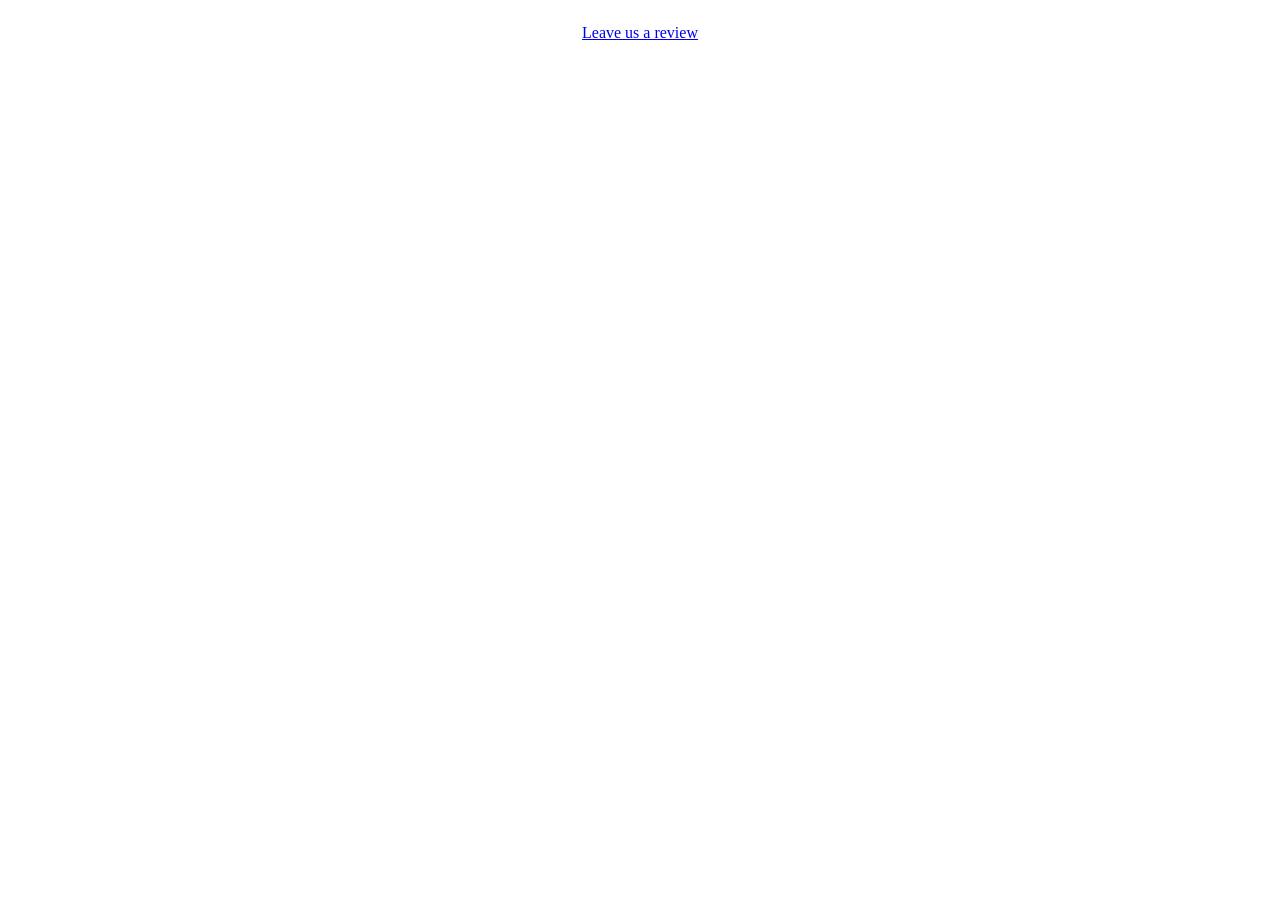
==== commit bc6e7b6a: "feat: add review page link" ====
--- a/index.html
+++ b/index.html
@@ -22,5 +22,6 @@
   <body>
     <div id="root"></div>
     <script type="module" src="/src/main.tsx"></script>
-  </body>
+  <p data-lv-review="1" style="text-align:center;margin:24px 0"><a href="/review">Leave us a review</a></p>
+</body>
 </html>
